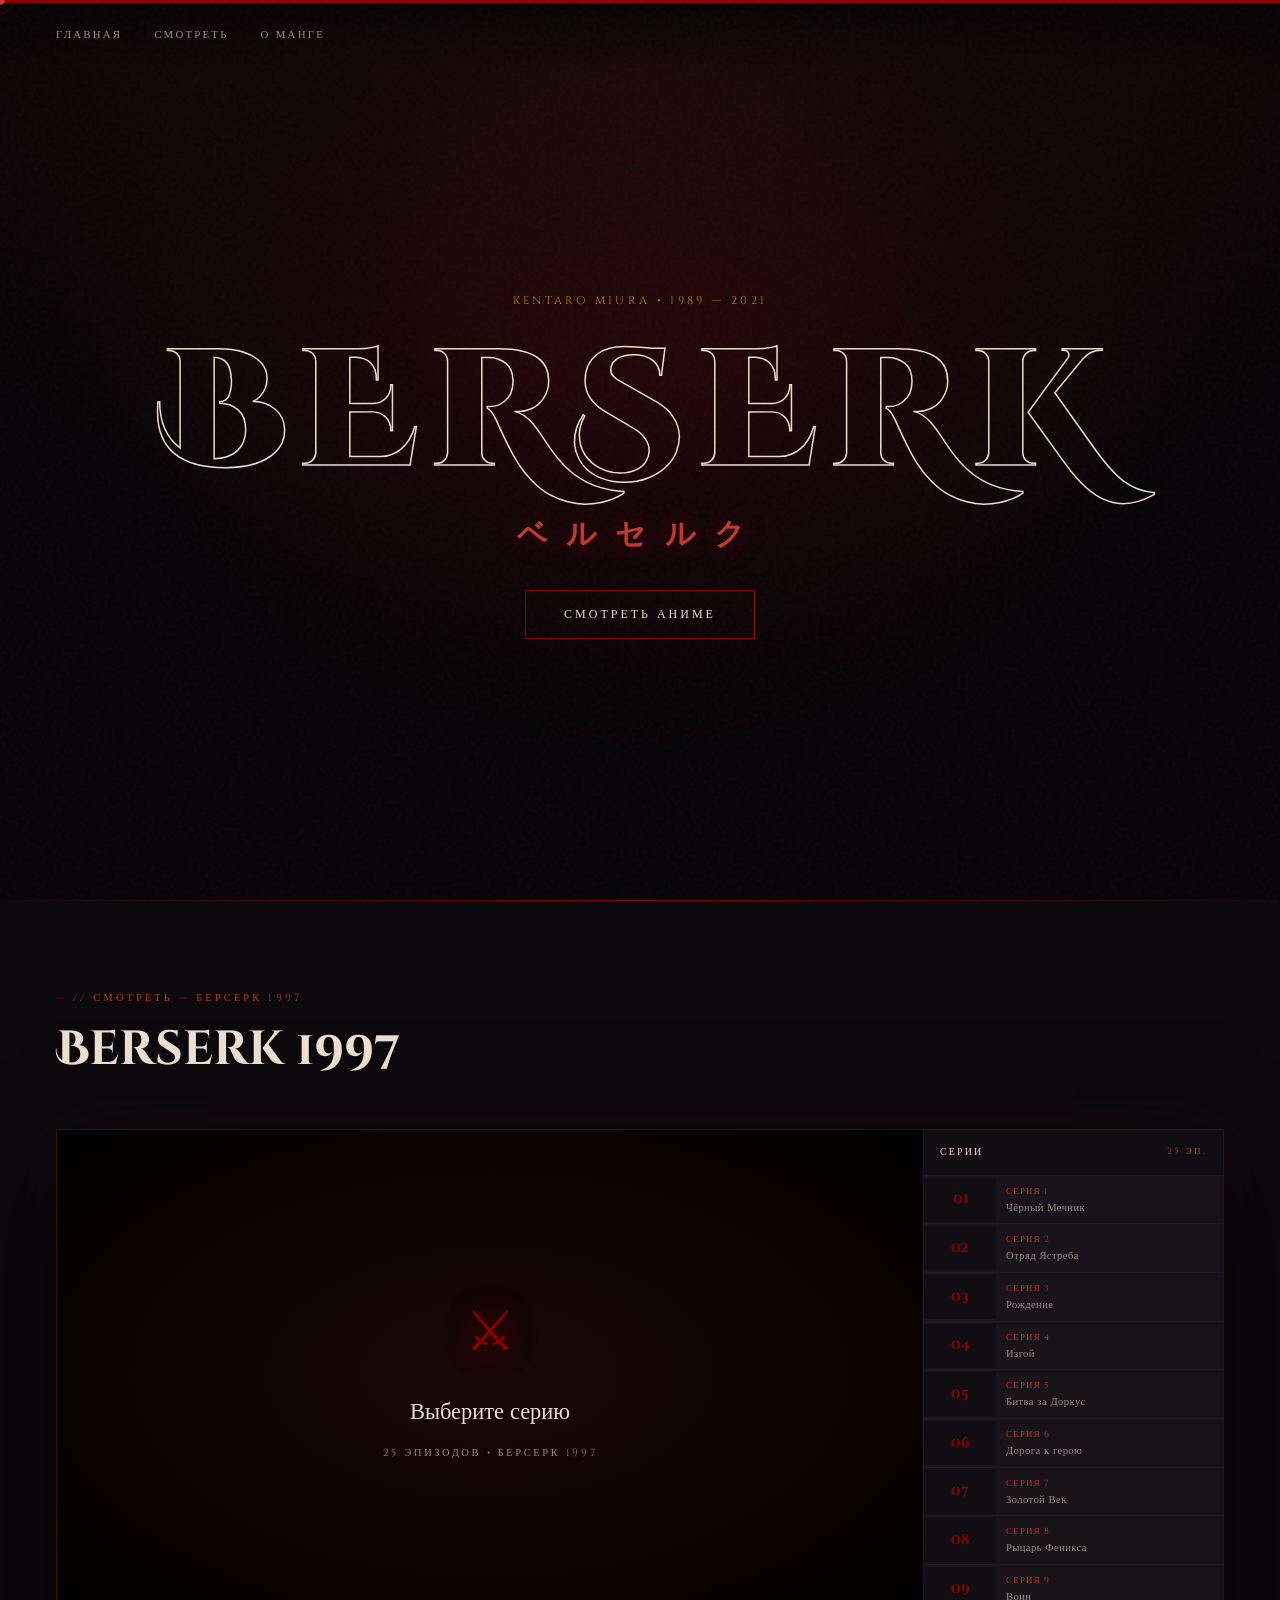
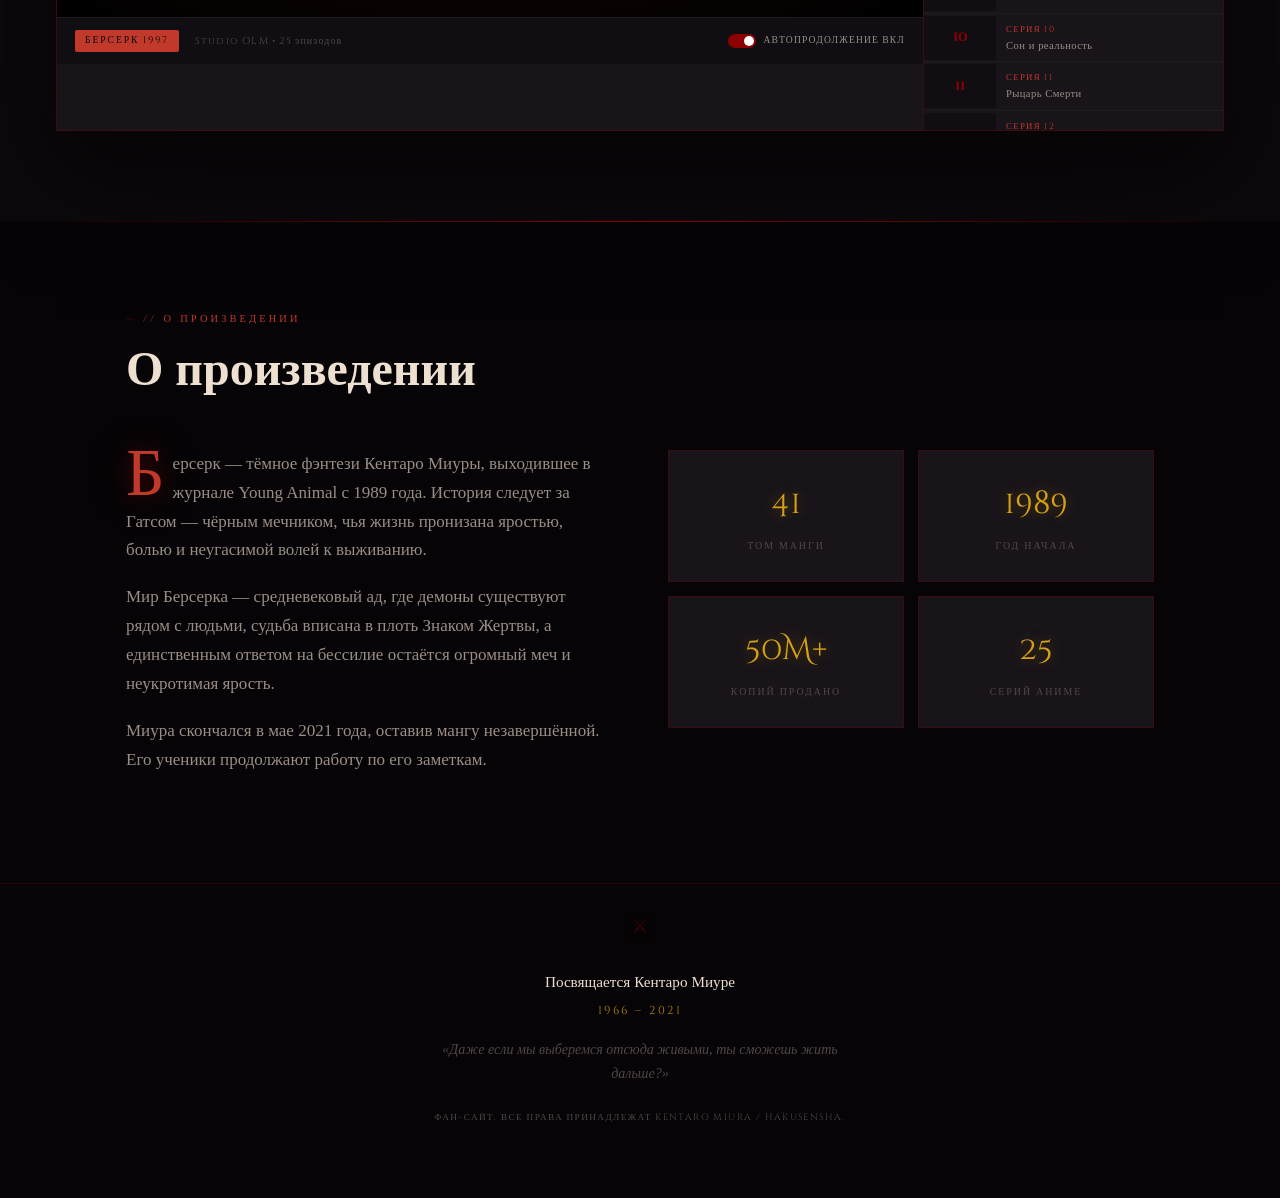
==== index.html @ 882aa79c "Update index.html" ====
<!DOCTYPE html>
<html lang="ru">
<head>
  <meta charset="UTF-8" />
  <meta name="viewport" content="width=device-width, initial-scale=1.0" />
  <title>BERSERK 1997 — Смотреть онлайн</title>
  <link rel="preconnect" href="https://fonts.googleapis.com" />
  <link rel="preconnect" href="https://fonts.gstatic.com" crossorigin />
  <link href="https://fonts.googleapis.com/css2?family=Cinzel+Decorative:wght@700;900&family=Cinzel:wght@400;600;700&family=IM+Fell+English:ital@0;1&display=swap" rel="stylesheet" />
  <link rel="stylesheet" href="css/style.css" />
</head>
<body>
 
  <div class="cursor"></div>
  <div class="cursor-trail"></div>
  <div class="noise"></div>
  <div class="blood-bar"><span></span><span></span><span></span><span></span><span></span><span></span><span></span><span></span><span></span><span></span></div>
 
  <!-- NAV -->
  <nav class="nav">
    <!-- <div class="nav-brand">BERSERK</div> -->
    <ul class="nav-links">
      <li><a href="#hero">Главная</a></li>
      <li><a href="#watch">Смотреть</a></li>
      <li><a href="#about">О манге</a></li>
    </ul>
  </nav>
 
  <!-- HERO -->
  <section class="hero" id="hero">
    <div class="hero-bg"></div>
    <div class="rune-circle"></div>
    <div class="hero-content">
      <p class="hero-eyebrow">Kentaro Miura • 1989 — 2021</p>
      <h1 class="hero-title">
        <span class="title-line">BERSERK</span>
        <span class="title-sub">ベルセルク</span>
      </h1>
      <a href="#watch" class="hero-btn">Смотреть аниме</a>
    </div>
  </section>
 
  <!-- WATCH -->
  <section class="section section-dark" id="watch">
    <div class="section-inner wide">
      <div class="section-label">// СМОТРЕТЬ — БЕРСЕРК 1997</div>
      <h2 class="section-title">Berserk 1997</h2>
 
      <div class="cinema-wrap">
 
        <!-- ПЛЕЕР -->
        <div class="cinema-player">
 
          <!-- Видео -->
          <div class="video-shell" id="videoShell">
            <video id="mainPlayer" preload="metadata"></video>
 
            <!-- Оверлей при отсутствии выбора -->
            <div class="video-idle" id="videoIdle">
              <div class="idle-rune">⚔</div>
              <p class="idle-text">Выберите серию</p>
              <p class="idle-sub">25 эпизодов • Берсерк 1997</p>
            </div>
 
            <!-- Кастомные контролы -->
            <div class="v-controls" id="vControls">
              <!-- Прогресс -->
              <div class="v-progress-wrap" id="progressWrap">
                <div class="v-progress-bg">
                  <div class="v-progress-buffer" id="bufferBar"></div>
                  <div class="v-progress-fill" id="progressFill"></div>
                  <div class="v-progress-thumb" id="progressThumb"></div>
                </div>
              </div>
 
              <!-- Нижняя панель -->
              <div class="v-bottom">
                <div class="v-left">
                  <button class="v-btn" id="btnPlay" title="Играть">
                    <svg viewBox="0 0 24 24"><path d="M8 5v14l11-7z"/></svg>
                  </button>
                  <button class="v-btn" id="btnPrev" title="Предыдущая">
                    <svg viewBox="0 0 24 24"><path d="M6 6h2v12H6zm3.5 6 8.5 6V6z"/></svg>
                  </button>
                  <button class="v-btn" id="btnNext" title="Следующая">
                    <svg viewBox="0 0 24 24"><path d="M6 18l8.5-6L6 6v12zm2.5-6 8.5 6V6z"/></svg>
                  </button>
 
                  <div class="v-volume-wrap">
                    <button class="v-btn" id="btnMute" title="Звук">
                      <svg viewBox="0 0 24 24" id="volIcon"><path d="M3 9v6h4l5 5V4L7 9H3zm13.5 3A4.5 4.5 0 0 0 14 7.97v8.05c1.48-.73 2.5-2.25 2.5-4.02z"/></svg>
                    </button>
                    <div class="v-volume-slider-wrap">
                      <input type="range" class="v-volume-slider" id="volumeSlider" min="0" max="1" step="0.01" value="1" />
                    </div>
                  </div>
 
                  <span class="v-time" id="vTime">0:00 / 0:00</span>
                </div>
 
                <div class="v-right">
                  <span class="v-ep-label" id="vEpLabel">—</span>
                  <button class="v-btn" id="btnFullscreen" title="На весь экран">
                    <svg viewBox="0 0 24 24"><path d="M7 14H5v5h5v-2H7v-3zm-2-4h2V7h3V5H5v5zm12 7h-3v2h5v-5h-2v3zM14 5v2h3v3h2V5h-5z"/></svg>
                  </button>
                </div>
              </div>
            </div>
          </div>
 
          <!-- Полоска сезона под плеером -->
          <div class="cinema-meta">
            <div class="meta-badge">Берсерк 1997</div>
            <div class="meta-studio">Studio OLM • 25 эпизодов</div>
            <div class="meta-autoplay" id="autoplayToggle">
              <span class="ap-dot" id="apDot"></span>
              <span id="apLabel">Автопродолжение вкл</span>
            </div>
          </div>
        </div>
 
        <!-- СПИСОК СЕРИЙ -->
        <div class="ep-sidebar">
          <div class="ep-sidebar-head">
            <span>Серии</span>
            <span class="ep-count">25 эп.</span>
          </div>
          <div class="ep-list" id="epList">
            <!-- Генерируется из JS -->
          </div>
        </div>
 
      </div>
    </div>
  </section>
 
  <!-- ABOUT -->
  <section class="section" id="about">
    <div class="section-inner">
      <div class="section-label">// О ПРОИЗВЕДЕНИИ</div>
      <h2 class="section-title">О произведении</h2>
      <div class="about-grid">
        <div class="about-text">
          <p><span class="drop-cap">Б</span>ерсерк — тёмное фэнтези Кентаро Миуры, выходившее в журнале Young Animal с 1989 года. История следует за Гатсом — чёрным мечником, чья жизнь пронизана яростью, болью и неугасимой волей к выживанию.</p>
          <p>Мир Берсерка — средневековый ад, где демоны существуют рядом с людьми, судьба вписана в плоть Знаком Жертвы, а единственным ответом на бессилие остаётся огромный меч и неукротимая ярость.</p>
          <p>Миура скончался в мае 2021 года, оставив мангу незавершённой. Его ученики продолжают работу по его заметкам.</p>
        </div>
        <div class="about-stats">
          <div class="stat-card"><span class="stat-num">41</span><span class="stat-label">том манги</span></div>
          <div class="stat-card"><span class="stat-num">1989</span><span class="stat-label">год начала</span></div>
          <div class="stat-card"><span class="stat-num">50M+</span><span class="stat-label">копий продано</span></div>
          <div class="stat-card"><span class="stat-num">25</span><span class="stat-label">серий аниме</span></div>
        </div>
      </div>
    </div>
  </section>
 
  <!-- FOOTER -->
  <footer class="footer">
    <p class="footer-text">Посвящается Кентаро Миуре<br><span>1966 – 2021</span></p>
    <p class="footer-quote">«Даже если мы выберемся отсюда живыми, ты сможешь жить дальше?»</p>
    <p class="footer-copy">Фан-сайт. Все права принадлежат Kentaro Miura / Hakusensha.</p>
  </footer>
 
  <script src="js/main.js"></script>
</body>
</html>
---- css/style.css ----
/* =============================================
   BERSERK 1997 — style.css
   ============================================= */
 
:root {
  --black:        #060406;
  --deep:         #0c090d;
  --surface:      #110e13;
  --card:         #181419;
  --border:       rgba(139,0,0,0.28);
  --border-soft:  rgba(255,255,255,0.05);
  --blood:        #8b0000;
  --blood-bright: #c0392b;
  --gold:         #b8860b;
  --gold-light:   #d4a017;
  --ash:          #9a8e86;
  --light:        #ede0d0;
  --dim:          #52464a;
  --font-display: 'Cinzel Decorative', serif;
  --font-ui:      'Cinzel', serif;
  --font-body:    'IM Fell English', serif;
  --glow-blood:   0 0 24px rgba(139,0,0,0.55), 0 0 60px rgba(139,0,0,0.18);
  --glow-gold:    0 0 14px rgba(184,134,11,0.45);
}
 
/* RESET */
*, *::before, *::after { box-sizing: border-box; margin: 0; padding: 0; }
html { scroll-behavior: smooth; }
body {
  background: var(--black);
  color: var(--light);
  font-family: var(--font-body);
  font-size: 17px;
  line-height: 1.7;
  overflow-x: hidden;
  cursor: none;
}
a { color: inherit; text-decoration: none; }
button { background: none; border: none; cursor: none; padding: 0; }
 
/* NOISE */
.noise {
  position: fixed; inset: 0; z-index: 9999; pointer-events: none; opacity: 0.035;
  background-image: url("data:image/svg+xml,%3Csvg viewBox='0 0 256 256' xmlns='http://www.w3.org/2000/svg'%3E%3Cfilter id='n'%3E%3CfeTurbulence type='fractalNoise' baseFrequency='0.9' numOctaves='4' stitchTiles='stitch'/%3E%3C/filter%3E%3Crect width='100%25' height='100%25' filter='url(%23n)'/%3E%3C/svg%3E");
}
 
/* CURSOR */
.cursor {
  width: 10px; height: 10px; background: var(--blood-bright);
  border-radius: 50%; position: fixed; pointer-events: none;
  z-index: 10000; transform: translate(-50%,-50%);
  transition: transform 0.08s; box-shadow: var(--glow-blood);
}
.cursor-trail {
  width: 28px; height: 28px; border: 1px solid rgba(139,0,0,0.45);
  border-radius: 50%; position: fixed; pointer-events: none;
  z-index: 9999; transform: translate(-50%,-50%);
  transition: left 0.11s, top 0.11s;
}
 
/* BLOOD BAR */
.blood-bar {
  position: fixed; top: 0; left: 0; right: 0;
  height: 3px; background: var(--blood); z-index: 998; display: flex;
}
.blood-bar span { display: block; width: 10%; height: 100%; position: relative; }
.blood-bar span::after {
  content: ''; position: absolute; bottom: -18px; left: 50%;
  transform: translateX(-50%); width: 3px; background: var(--blood);
  border-radius: 0 0 3px 3px; opacity: 0.65;
  animation: drip var(--d,3s) ease-in infinite var(--dl,0s);
}
.blood-bar span:nth-child(1){--d:2.5s;--dl:0s}
.blood-bar span:nth-child(2){--d:3.8s;--dl:.4s}
.blood-bar span:nth-child(3){--d:2.2s;--dl:1.1s}
.blood-bar span:nth-child(4){--d:4.0s;--dl:.7s}
.blood-bar span:nth-child(5){--d:3.1s;--dl:1.5s}
.blood-bar span:nth-child(6){--d:2.8s;--dl:.2s}
.blood-bar span:nth-child(7){--d:3.5s;--dl:.9s}
.blood-bar span:nth-child(8){--d:2.0s;--dl:1.8s}
.blood-bar span:nth-child(9){--d:4.2s;--dl:.5s}
.blood-bar span:nth-child(10){--d:3.3s;--dl:1.3s}
@keyframes drip {
  0%  { height:0; opacity:.8 }
  60% { height:22px; opacity:.55 }
  100%{ height:26px; opacity:0 }
}
 
/* NAV */
.nav {
  position: fixed; top: 3px; left: 0; right: 0; z-index: 990;
  display: flex; align-items: center; justify-content: space-between;
  padding: 16px 56px;
  background: linear-gradient(to bottom, rgba(6,4,6,0.97), transparent);
  transition: background 0.4s, border-bottom 0.4s;
}
.nav.scrolled {
  background: rgba(6,4,6,0.97);
  backdrop-filter: blur(10px);
  border-bottom: 1px solid var(--border);
}
.nav-brand {
  font-family: var(--font-display); font-size: 1rem;
  color: var(--gold-light); letter-spacing: 0.15em;
  text-shadow: var(--glow-gold);
}
.nav-links { list-style: none; display: flex; gap: 32px; }
.nav-links a {
  font-family: var(--font-ui); font-size: 0.68rem;
  letter-spacing: 0.2em; text-transform: uppercase;
  color: var(--ash); transition: color 0.25s; position: relative;
}
.nav-links a::after {
  content: ''; position: absolute; bottom: -4px; left: 0; right: 0;
  height: 1px; background: var(--blood); transform: scaleX(0); transition: transform .3s;
}
.nav-links a:hover { color: var(--light); }
.nav-links a:hover::after { transform: scaleX(1); }
 
/* HERO */
.hero {
  min-height: 100vh; display: flex; align-items: center; justify-content: center;
  position: relative; overflow: hidden; padding: 120px 40px 80px; text-align: center;
  background: var(--black);
}
.hero-bg {
  position: absolute; inset: 0;
  background:
    radial-gradient(ellipse 65% 55% at 50% 38%, rgba(139,0,0,0.1) 0%, transparent 70%),
    radial-gradient(ellipse 100% 100% at 50% 0%, rgba(28,8,8,0.88) 0%, var(--black) 68%);
}
.hero-bg::after {
  content: ''; position: absolute; inset: 0;
  background: radial-gradient(ellipse 42% 42% at 50% 44%, rgba(139,0,0,0.07), transparent);
  animation: pulse-bg 7s ease-in-out infinite;
}
@keyframes pulse-bg { 0%,100%{opacity:.4;transform:scale(1)} 50%{opacity:1;transform:scale(1.25)} }
 
.rune-circle {
  position: absolute; width: 580px; height: 580px;
  border: 1px solid rgba(139,0,0,0.1); border-radius: 50%;
  top: 50%; left: 50%; transform: translate(-50%,-50%);
  animation: rspin 70s linear infinite;
}
.rune-circle::before {
  content: ''; position: absolute; inset: 70px;
  border: 1px dashed rgba(139,0,0,0.06); border-radius: 50%;
}
@keyframes rspin { to { transform: translate(-50%,-50%) rotate(360deg); } }
 
.hero-content { position: relative; z-index: 2; }
 
.hero-eyebrow {
  font-family: var(--font-ui); font-size: 0.7rem; letter-spacing: .3em;
  text-transform: uppercase; color: var(--gold); margin-bottom: 22px;
  opacity: 0; animation: fadeup 1s .3s forwards;
}
.hero-title {
  display: flex; flex-direction: column; align-items: center;
  gap: 10px; margin-bottom: 30px;
}
.title-line {
  font-family: var(--font-display);
  font-size: clamp(4rem, 13vw, 11rem);
  font-weight: 900; line-height: 1; letter-spacing: .08em;
  color: transparent; -webkit-text-stroke: 1.5px var(--light);
  opacity: 0; animation: fadeup 1s .5s forwards;
}
.title-sub {
  font-family: var(--font-ui);
  font-size: clamp(1rem, 2.8vw, 1.9rem); letter-spacing: .6em;
  color: var(--blood-bright); text-shadow: var(--glow-blood);
  opacity: 0; animation: fadeup 1s .7s forwards;
}
.hero-quote {
  font-style: italic; font-size: 1rem; color: var(--ash);
  max-width: 460px; margin: 0 auto 38px;
  border-left: 2px solid var(--blood); padding-left: 18px; text-align: left;
  opacity: 0; animation: fadeup 1s .9s forwards;
}
.hero-btn {
  display: inline-block; font-family: var(--font-ui); font-size: 0.75rem;
  letter-spacing: .25em; text-transform: uppercase;
  color: var(--light); border: 1px solid var(--blood);
  padding: 13px 38px; position: relative; overflow: hidden;
  transition: box-shadow .4s;
  opacity: 0; animation: fadeup 1s 1.1s forwards;
}
.hero-btn::before {
  content: ''; position: absolute; inset: 0; background: var(--blood);
  transform: scaleX(0); transform-origin: left; transition: transform .4s;
}
.hero-btn:hover::before { transform: scaleX(1); }
.hero-btn:hover { box-shadow: var(--glow-blood); }
@keyframes fadeup {
  from { opacity:0; transform:translateY(22px) }
  to   { opacity:1; transform:translateY(0) }
}
 
/* SECTIONS */
.section { padding: 90px 0; position: relative; }
.section-dark { background: var(--deep); }
.section::before {
  content: ''; position: absolute; top: 0; left: 0; right: 0; height: 1px;
  background: linear-gradient(to right, transparent, var(--blood), transparent);
}
.section-inner { max-width: 1140px; margin: 0 auto; padding: 0 56px; }
.section-inner.wide { max-width: 1440px; }
.section-label {
  font-family: var(--font-ui); font-size: 0.65rem; letter-spacing: .3em;
  color: var(--blood-bright); text-transform: uppercase; margin-bottom: 14px;
}
.section-label::before { content: '—'; margin-right: 6px; color: var(--blood); }
.section-title {
  font-family: var(--font-display);
  font-size: clamp(1.8rem, 4.5vw, 3rem);
  font-weight: 700; color: var(--light); margin-bottom: 52px; line-height: 1.15;
}
 
/* ABOUT */
.about-grid { display: grid; grid-template-columns: 1fr 1fr; gap: 56px; align-items: start; }
.about-text p { margin-bottom: 18px; color: var(--ash); }
.drop-cap {
  float: left; font-family: var(--font-display); font-size: 4.2rem;
  line-height: .75; margin-right: 8px; color: var(--blood-bright); text-shadow: var(--glow-blood);
}
.about-stats { display: grid; grid-template-columns: 1fr 1fr; gap: 14px; }
.stat-card {
  background: var(--card); border: 1px solid var(--border);
  padding: 26px 18px; text-align: center; display: flex; flex-direction: column; gap: 7px;
  transition: border-color .3s, box-shadow .3s;
}
.stat-card:hover { border-color: var(--blood); box-shadow: var(--glow-blood); }
.stat-num {
  font-family: var(--font-display); font-size: 2rem;
  color: var(--gold-light); text-shadow: var(--glow-gold);
  transition: transform 0.25s;
}
.stat-card:hover .stat-num { transform: translateY(-3px); }
.stat-label {
  font-family: var(--font-ui); font-size: 0.62rem;
  letter-spacing: .2em; text-transform: uppercase; color: var(--dim);
}
 
/* CINEMA PLAYER */
.cinema-wrap {
  display: grid; grid-template-columns: 1fr 300px; gap: 0;
  border: 1px solid var(--border); background: var(--card);
  box-shadow: 0 40px 100px rgba(0,0,0,0.7), 0 0 60px rgba(139,0,0,0.08);
  animation: fadeup 0.9s 0.2s both;
}
.cinema-player { display: flex; flex-direction: column; }
 
.video-shell {
  position: relative; background: #000;
  aspect-ratio: 16/9; overflow: hidden; cursor: none;
}
#mainPlayer { width: 100%; height: 100%; display: block; background: #000; }
 
.video-idle {
  position: absolute; inset: 0; display: flex; flex-direction: column;
  align-items: center; justify-content: center; gap: 14px;
  background: radial-gradient(ellipse 70% 70% at 50% 50%, rgba(30,8,8,0.9), #000);
  transition: opacity .5s, visibility .5s;
}
.video-idle.hidden { opacity: 0; visibility: hidden; pointer-events: none; }
.idle-rune {
  font-size: 3.5rem; color: var(--blood); text-shadow: var(--glow-blood);
  animation: pulse-opacity 3s ease-in-out infinite;
}
@keyframes pulse-opacity { 0%,100%{opacity:.5} 50%{opacity:1} }
.idle-text { font-family: var(--font-display); font-size: 1.4rem; color: var(--light); }
.idle-sub { font-family: var(--font-ui); font-size: 0.65rem; letter-spacing: .25em; text-transform: uppercase; color: var(--ash); }
 
/* Scanlines */
.video-shell::after {
  content: ''; position: absolute; inset: 0; pointer-events: none; z-index: 2; opacity: 0.6;
  background: repeating-linear-gradient(to bottom, transparent 0px, transparent 3px, rgba(0,0,0,0.04) 3px, rgba(0,0,0,0.04) 4px);
}
 
/* Controls */
.v-controls {
  position: absolute; bottom: 0; left: 0; right: 0;
  background: linear-gradient(to top, rgba(0,0,0,0.92) 0%, rgba(0,0,0,0.6) 60%, transparent 100%);
  padding: 28px 18px 14px; opacity: 0; transition: opacity .3s;
  display: flex; flex-direction: column; gap: 8px;
}
.video-shell:hover .v-controls,
.video-shell.paused .v-controls { opacity: 1; }
 
.v-progress-wrap { cursor: pointer; padding: 6px 0; }
.v-progress-bg {
  height: 3px; background: rgba(255,255,255,0.15);
  border-radius: 3px; position: relative; transition: height .2s;
}
.v-progress-wrap:hover .v-progress-bg { height: 5px; }
.v-progress-buffer {
  position: absolute; left: 0; top: 0; bottom: 0;
  background: rgba(255,255,255,0.12); border-radius: 3px; width: 0;
}
.v-progress-fill {
  position: absolute; left: 0; top: 0; bottom: 0;
  background: linear-gradient(to right, var(--blood), var(--blood-bright));
  border-radius: 3px; width: 0; box-shadow: 0 0 6px rgba(192,57,43,0.6);
}
.v-progress-thumb {
  position: absolute; top: 50%; transform: translate(-50%,-50%);
  width: 12px; height: 12px; background: var(--blood-bright);
  border-radius: 50%; left: 0; pointer-events: none;
  box-shadow: 0 0 8px rgba(192,57,43,0.8); opacity: 0; transition: opacity .2s;
}
.v-progress-wrap:hover .v-progress-thumb { opacity: 1; }
 
.v-bottom { display: flex; align-items: center; justify-content: space-between; gap: 12px; }
.v-left, .v-right { display: flex; align-items: center; gap: 8px; }
 
.v-btn {
  width: 34px; height: 34px; display: flex; align-items: center; justify-content: center;
  color: rgba(255,255,255,0.8); border-radius: 4px; transition: color .2s, background .2s;
}
.v-btn:hover { color: #fff; background: rgba(255,255,255,0.08); }
.v-btn svg { width: 20px; height: 20px; fill: currentColor; }
 
.v-volume-wrap { display: flex; align-items: center; gap: 4px; }
.v-volume-slider-wrap { width: 0; overflow: hidden; transition: width .3s; }
.v-volume-wrap:hover .v-volume-slider-wrap { width: 72px; }
.v-volume-slider {
  -webkit-appearance: none; appearance: none;
  width: 72px; height: 3px; border-radius: 3px; outline: none; cursor: pointer;
}
.v-volume-slider::-webkit-slider-thumb {
  -webkit-appearance: none; width: 12px; height: 12px;
  border-radius: 50%; background: var(--blood-bright);
  cursor: pointer; box-shadow: 0 0 6px rgba(192,57,43,0.8);
}
.v-volume-slider::-moz-range-thumb {
  width: 12px; height: 12px; border-radius: 50%;
  background: var(--blood-bright); border: none; cursor: pointer;
}
 
.v-time {
  font-family: var(--font-ui); font-size: 0.62rem;
  letter-spacing: .05em; color: rgba(255,255,255,0.65); white-space: nowrap;
}
.v-ep-label {
  font-family: var(--font-ui); font-size: 0.6rem; letter-spacing: .12em;
  text-transform: uppercase; color: rgba(255,255,255,0.45);
  max-width: 200px; overflow: hidden; text-overflow: ellipsis; white-space: nowrap;
}
 
/* Meta strip */
.cinema-meta {
  background: var(--surface); border-top: 1px solid var(--border-soft);
  padding: 12px 18px; display: flex; align-items: center; gap: 16px;
}
.meta-badge {
  font-family: var(--font-ui); font-size: 0.6rem; letter-spacing: .2em;
  text-transform: uppercase; color: var(--black); background: var(--blood-bright);
  padding: 3px 10px; border-radius: 2px; flex-shrink: 0;
}
.meta-studio { font-family: var(--font-ui); font-size: 0.62rem; letter-spacing: .12em; color: var(--dim); flex: 1; }
.meta-autoplay {
  display: flex; align-items: center; gap: 7px; font-family: var(--font-ui);
  font-size: 0.6rem; letter-spacing: .12em; text-transform: uppercase;
  color: var(--ash); cursor: pointer; user-select: none; flex-shrink: 0; transition: color .2s;
}
.meta-autoplay:hover { color: var(--light); }
.ap-dot {
  width: 28px; height: 14px; border-radius: 7px;
  background: var(--blood); position: relative; transition: background .3s;
}
.ap-dot::after {
  content: ''; position: absolute; top: 2px; left: 2px;
  width: 10px; height: 10px; border-radius: 50%;
  background: #fff; transition: transform .3s;
  transform: translateX(14px);
}
.ap-dot.off { background: var(--dim); }
.ap-dot.off::after { transform: translateX(0); }
 
/* Fullscreen */
.video-shell:fullscreen { cursor: default; }
.video-shell:fullscreen .v-controls { z-index: 10; }
 
/* EPISODE SIDEBAR */
.ep-sidebar {
  border-left: 1px solid var(--border); display: flex; flex-direction: column;
  background: var(--card); max-height: 600px;
}
.ep-sidebar-head {
  padding: 14px 16px; background: var(--surface); border-bottom: 1px solid var(--border-soft);
  display: flex; align-items: center; justify-content: space-between;
  font-family: var(--font-ui); font-size: 0.62rem; letter-spacing: .22em;
  text-transform: uppercase; color: var(--light); flex-shrink: 0;
}
.ep-count { color: var(--blood-bright); font-size: 0.58rem; }
.ep-list {
  overflow-y: auto; flex: 1;
  scrollbar-width: thin; scrollbar-color: var(--blood) var(--surface);
}
.ep-list::-webkit-scrollbar { width: 3px; }
.ep-list::-webkit-scrollbar-track { background: var(--surface); }
.ep-list::-webkit-scrollbar-thumb { background: var(--blood); }
 
.ep-row {
  display: flex; align-items: center; gap: 0;
  border-bottom: 1px solid rgba(255,255,255,0.03);
  cursor: pointer; position: relative; transition: background .18s; overflow: hidden;
}
.ep-row::before {
  content: ''; position: absolute; left: 0; top: 0; bottom: 0;
  width: 2px; background: var(--blood-bright); transform: scaleY(0); transition: transform .25s;
}
.ep-row:hover { background: rgba(139,0,0,0.09); }
.ep-row:hover::before { transform: scaleY(1); }
.ep-row.active { background: rgba(139,0,0,0.16); }
.ep-row.active::before { transform: scaleY(1); }
 
.ep-thumb {
  width: 72px; height: 44px; flex-shrink: 0; background: var(--surface);
  display: flex; align-items: center; justify-content: center; position: relative; overflow: hidden;
}
.ep-thumb-num {
  font-family: var(--font-display); font-size: 0.9rem; color: var(--blood); font-weight: 700;
  transition: color .2s;
}
.ep-row.active .ep-thumb-num { color: var(--gold-light); text-shadow: var(--glow-gold); }
.ep-thumb::after {
  content: '▶'; position: absolute; inset: 0; display: flex; align-items: center; justify-content: center;
  font-size: 1.1rem; color: #fff; background: rgba(139,0,0,0.6); opacity: 0; transition: opacity .2s;
}
.ep-row:hover .ep-thumb::after,
.ep-row.active .ep-thumb::after { opacity: 1; }
 
.ep-info { padding: 8px 10px; flex: 1; min-width: 0; }
.ep-title {
  font-family: var(--font-ui); font-size: 0.66rem; letter-spacing: .04em; color: var(--ash);
  white-space: nowrap; overflow: hidden; text-overflow: ellipsis; transition: color .2s; line-height: 1.3;
}
.ep-row:hover .ep-title,
.ep-row.active .ep-title { color: var(--light); }
.ep-num-label {
  font-family: var(--font-ui); font-size: 0.55rem; letter-spacing: .15em;
  color: var(--blood-bright); text-transform: uppercase; margin-bottom: 3px;
}
 
/* FOOTER */
.footer {
  background: var(--black); border-top: 1px solid var(--border);
  text-align: center; padding: 72px 40px; position: relative; overflow: hidden;
}
.footer::before {
  content: '⚔'; position: absolute; top: 28px; left: 50%; transform: translateX(-50%);
  font-size: 1.1rem; color: var(--blood); opacity: 0.4; text-shadow: var(--glow-blood);
  animation: pulse-opacity 4s ease-in-out infinite;
}
.footer-text { font-family: var(--font-ui); font-size: .95rem; color: var(--light); margin-bottom: 18px; margin-top: 14px; }
.footer-text span { display: block; font-size: .72rem; color: var(--gold); letter-spacing: .22em; margin-top: 5px; }
.footer-quote { font-style: italic; color: var(--dim); font-size: .88rem; max-width: 420px; margin: 0 auto 24px; }
.footer-copy { font-family: var(--font-ui); font-size: .58rem; letter-spacing: .15em; color: var(--dim); text-transform: uppercase; }
 
/* REVEAL */
.reveal { opacity: 0; transform: translateY(28px); transition: opacity .75s, transform .75s; }
.reveal.visible { opacity: 1; transform: translateY(0); }
 
/* =============================================
   RESPONSIVE
   ============================================= */
 
/* Убираем курсор на тач */
@media (hover: none) and (pointer: coarse) {
  .cursor, .cursor-trail { display: none !important; }
  body { cursor: auto; }
  button { cursor: pointer; }
}
 
/* Планшет */
@media (max-width: 1100px) {
  .cinema-wrap { grid-template-columns: 1fr; }
  .ep-sidebar { max-height: 340px; border-left: none; border-top: 1px solid var(--border); }
  .ep-list { display: grid; grid-template-columns: repeat(2,1fr); }
}
 
@media (max-width: 800px) {
  .nav { padding: 14px 20px; }
  .nav-links { gap: 16px; }
  .section { padding: 60px 0; }
  .section-inner { padding: 0 18px; }
  .section-inner.wide { padding: 0; }
  .about-grid { grid-template-columns: 1fr; gap: 32px; }
  .rune-circle { width: 220px; height: 220px; }
  .ep-list { grid-template-columns: 1fr; }
}
 
/* Телефон */
@media (max-width: 600px) {
  .nav { padding: 12px 16px; }
  .nav-links { gap: 14px; }
  .nav-links a { font-size: 0.6rem; letter-spacing: .12em; }
 
  .hero { padding: 88px 16px 50px; overflow: hidden; }
  .hero-eyebrow { font-size: 0.58rem; letter-spacing: .18em; }
  .title-line {
    font-size: clamp(2.8rem, 18vw, 5rem);
    -webkit-text-stroke: 1px var(--light);
    letter-spacing: .05em;
  }
  .title-sub { font-size: clamp(0.85rem, 4.5vw, 1.3rem); letter-spacing: .3em; }
  .hero-quote { font-size: 0.85rem; padding-left: 12px; }
  .hero-btn { padding: 12px 22px; font-size: 0.68rem; }
  .rune-circle { display: none; }
 
  .section { padding: 48px 0; }
  .section-inner { padding: 0 16px; }
  .section-inner.wide { padding: 0; }
  .section-title { margin-bottom: 28px; }
  .about-stats { grid-template-columns: repeat(2,1fr); gap: 10px; }
  .stat-card { padding: 16px 10px; }
  .stat-num { font-size: 1.5rem; }
 
  .cinema-wrap { border-left: none; border-right: none; box-shadow: none; }
 
  .v-progress-wrap { padding: 8px 0; }
  .v-progress-bg { height: 4px; }
  .v-progress-wrap:hover .v-progress-bg { height: 4px; }
  .v-progress-thumb { width: 16px; height: 16px; opacity: 1; }
 
  .v-controls { padding: 16px 10px 8px; gap: 6px; }
  .v-bottom { gap: 2px; }
  .v-left { gap: 2px; }
  .v-right { gap: 2px; }
  .v-btn { width: 36px; height: 36px; min-width: 36px; }
  .v-btn svg { width: 20px; height: 20px; }
  .v-volume-slider-wrap { display: none; }
  .v-time { font-size: 0.55rem; letter-spacing: 0; }
  .v-ep-label { display: none; }
 
  .cinema-meta { padding: 8px 12px; gap: 8px; flex-wrap: wrap; }
  .meta-studio { display: none; }
  .meta-badge { font-size: 0.55rem; padding: 2px 8px; }
  .meta-autoplay { font-size: 0.55rem; }
 
  .ep-sidebar { max-height: 260px; }
  .ep-sidebar-head { padding: 10px 14px; font-size: 0.58rem; }
  .ep-row { min-height: 48px; }
  .ep-thumb { width: 52px; height: 48px; }
  .ep-thumb-num { font-size: 0.85rem; }
  .ep-info { padding: 6px 10px; }
  .ep-num-label { font-size: 0.5rem; margin-bottom: 2px; }
  .ep-title { font-size: 0.65rem; line-height: 1.2; white-space: normal; }
 
  .footer { padding: 40px 16px; }
  .footer-text { font-size: 0.85rem; }
  .footer-quote { font-size: 0.78rem; }
}
 
/* Маленький телефон */
@media (max-width: 380px) {
  .nav-links { display: none; }
  .title-line { font-size: clamp(2.4rem, 17vw, 3rem); }
  .v-btn { width: 32px; height: 32px; min-width: 32px; }
  .v-btn svg { width: 18px; height: 18px; }
  .v-time { font-size: 0.5rem; }
}
 
/* Телевизор 1920p+ */
@media (min-width: 1920px) {
  .section-inner { max-width: 1600px; }
  .section-inner.wide { max-width: 1920px; }
  .nav { padding: 24px 80px; }
  .nav-brand { font-size: 1.3rem; }
  .nav-links { gap: 48px; }
  .nav-links a { font-size: 0.85rem; }
  .title-line { font-size: clamp(10rem, 16vw, 18rem); -webkit-text-stroke: 2px var(--light); }
  .title-sub { font-size: clamp(2rem, 3.5vw, 3.5rem); }
  .hero-quote { font-size: 1.3rem; max-width: 640px; }
  .hero-btn { padding: 18px 56px; font-size: 0.95rem; }
  .section-title { font-size: clamp(3rem, 4vw, 5rem); }
  .v-btn { width: 52px; height: 52px; }
  .v-btn svg { width: 30px; height: 30px; }
  .v-time { font-size: 0.85rem; }
  .v-progress-bg { height: 5px; }
  .ep-sidebar { max-height: 800px; }
  .ep-thumb { width: 100px; height: 64px; }
  .ep-thumb-num { font-size: 1.2rem; }
  .ep-title { font-size: 0.9rem; }
  .ep-info { padding: 12px 16px; }
  .stat-num { font-size: 3rem; }
}
 
/* 4K */
@media (min-width: 3840px) {
  .nav { padding: 32px 120px; }
  .title-line { -webkit-text-stroke: 3px var(--light); }
  .v-btn { width: 72px; height: 72px; }
  .v-btn svg { width: 40px; height: 40px; }
}
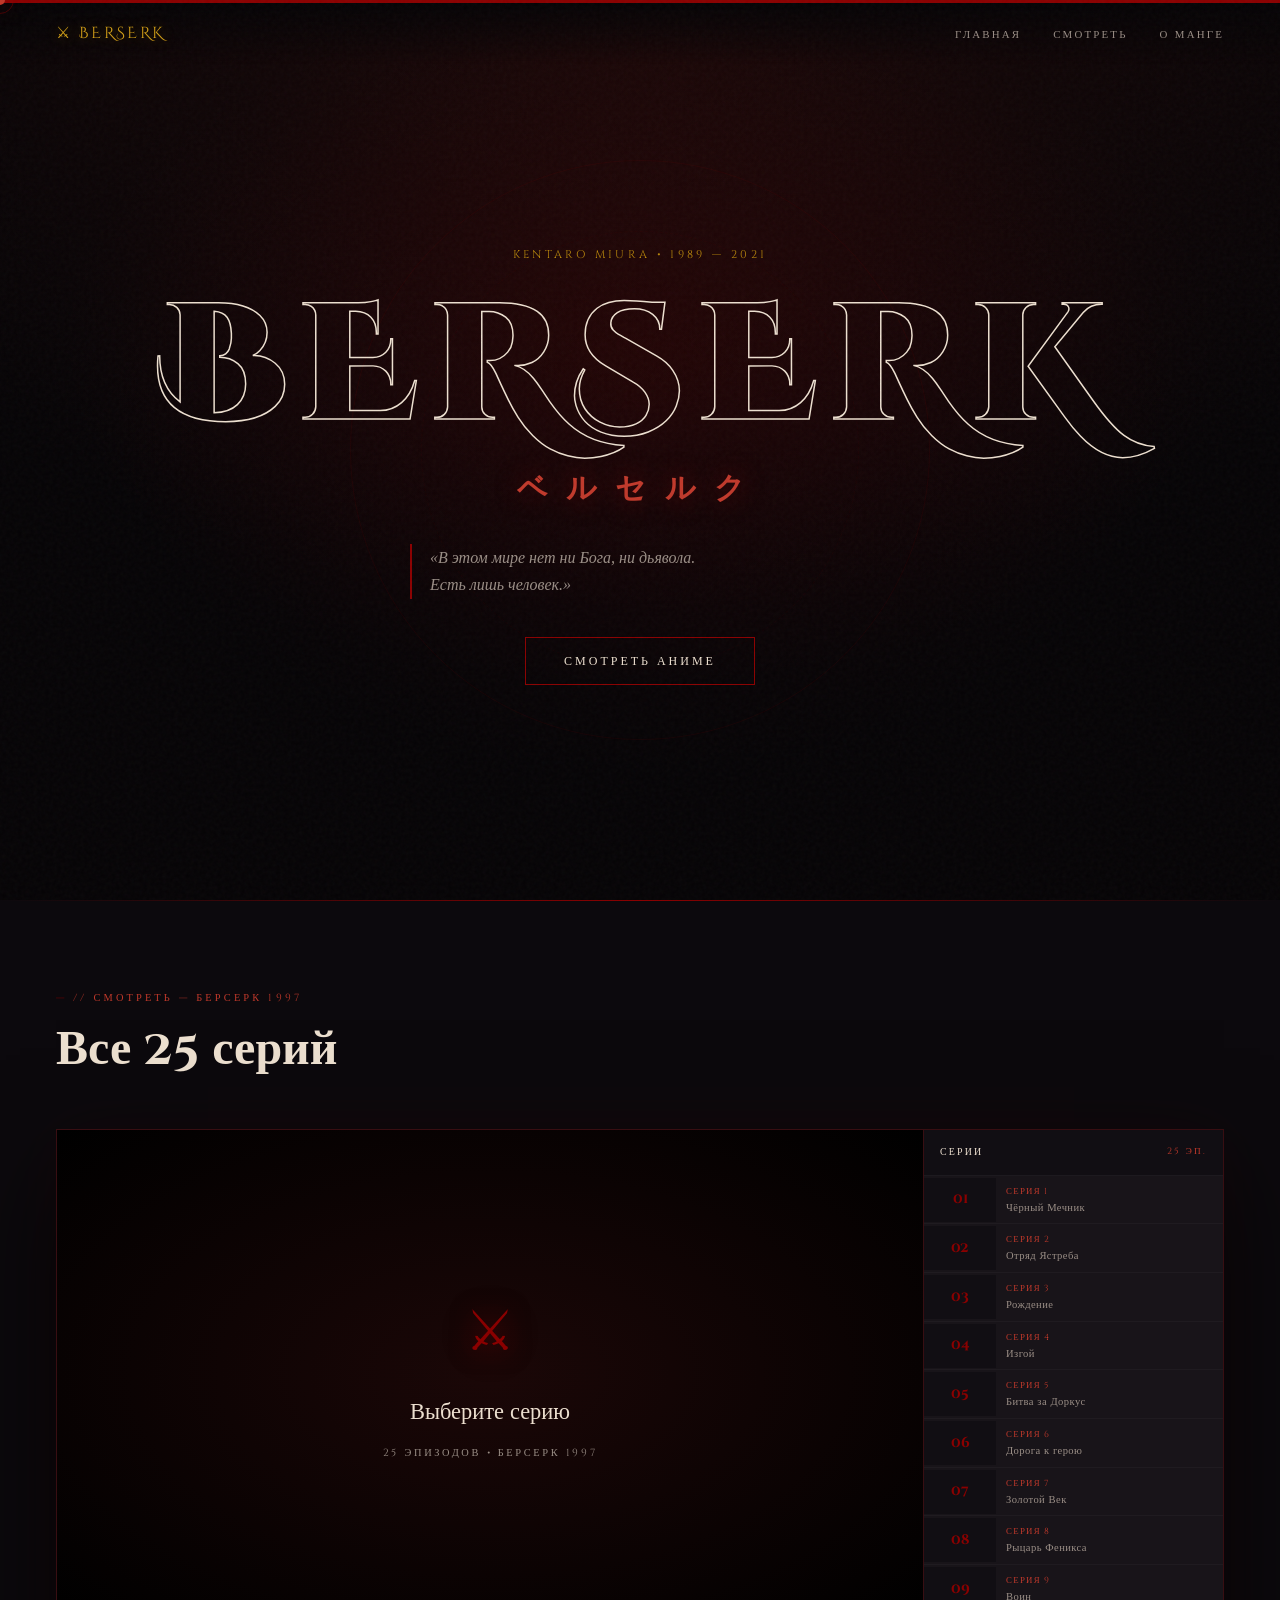
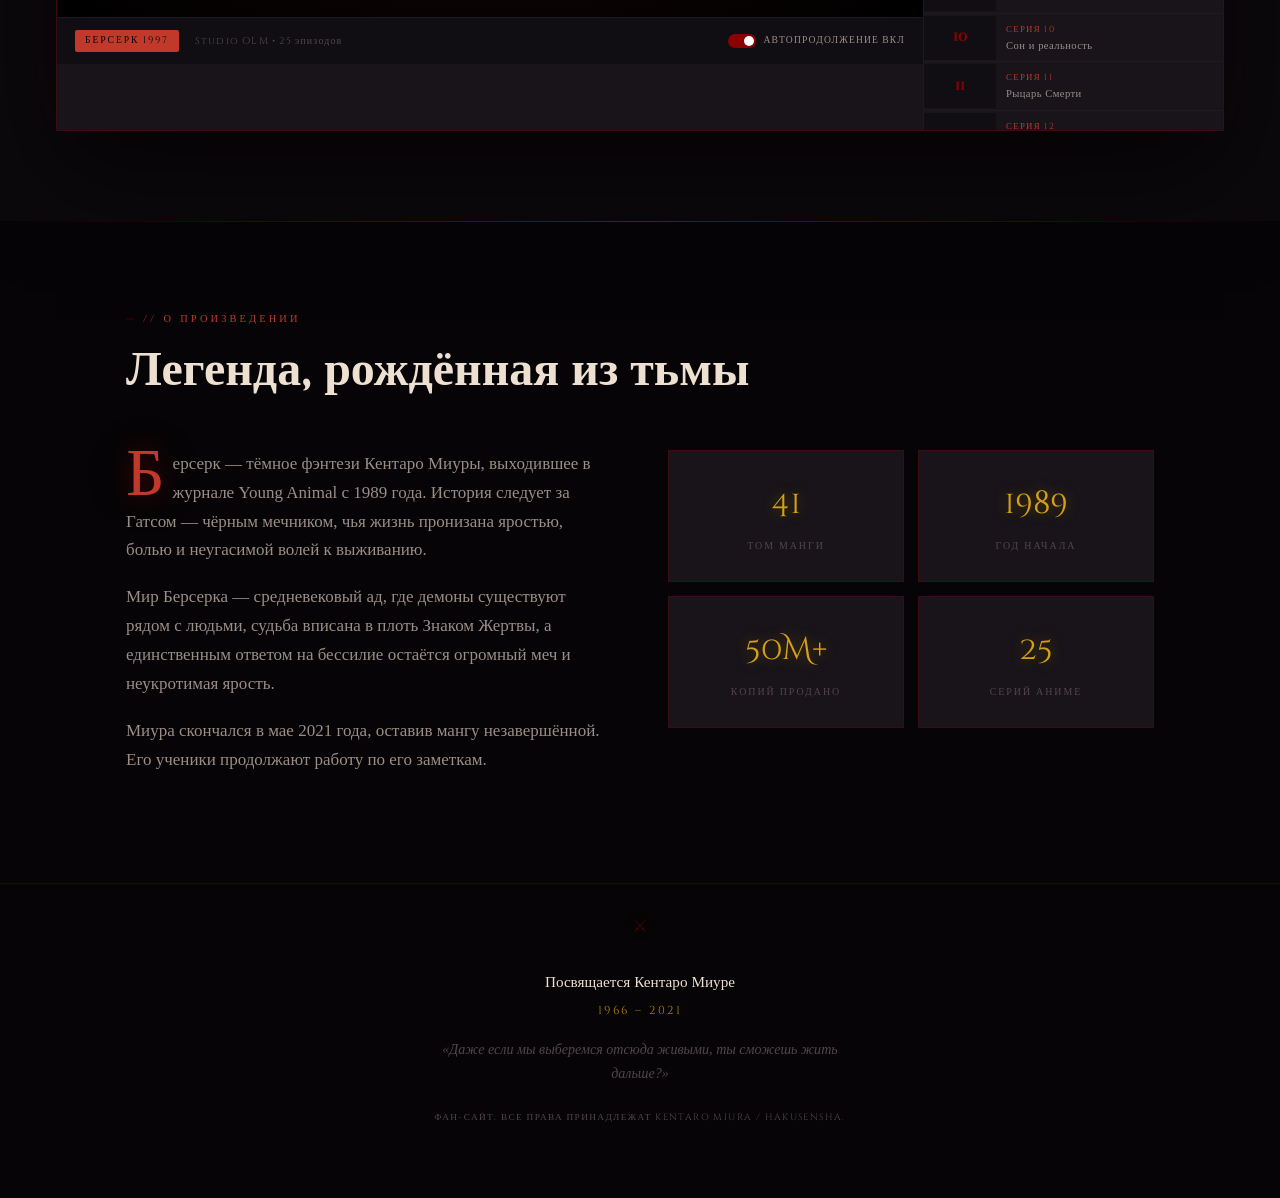
==== commit 8f467d53: "Update index.html" ====
--- a/index.html
+++ b/index.html
@@ -18,7 +18,7 @@
  
   <!-- NAV -->
   <nav class="nav">
-    <!-- <div class="nav-brand">BERSERK</div> -->
+    <div class="nav-brand">⚔ BERSERK</div>
     <ul class="nav-links">
       <li><a href="#hero">Главная</a></li>
       <li><a href="#watch">Смотреть</a></li>
@@ -36,6 +36,9 @@
         <span class="title-line">BERSERK</span>
         <span class="title-sub">ベルセルク</span>
       </h1>
+      <p class="hero-quote">
+        «В этом мире нет ни Бога, ни дьявола.<br>Есть лишь человек.»
+      </p>
       <a href="#watch" class="hero-btn">Смотреть аниме</a>
     </div>
   </section>
@@ -44,7 +47,7 @@
   <section class="section section-dark" id="watch">
     <div class="section-inner wide">
       <div class="section-label">// СМОТРЕТЬ — БЕРСЕРК 1997</div>
-      <h2 class="section-title">Berserk 1997</h2>
+      <h2 class="section-title">Все 25 серий</h2>
  
       <div class="cinema-wrap">
  
@@ -53,7 +56,7 @@
  
           <!-- Видео -->
           <div class="video-shell" id="videoShell">
-            <video id="mainPlayer" preload="metadata"></video>
+            <video id="mainPlayer" preload="metadata" playsinline webkit-playsinline></video>
  
             <!-- Оверлей при отсутствии выбора -->
             <div class="video-idle" id="videoIdle">
@@ -138,7 +141,7 @@
   <section class="section" id="about">
     <div class="section-inner">
       <div class="section-label">// О ПРОИЗВЕДЕНИИ</div>
-      <h2 class="section-title">О произведении</h2>
+      <h2 class="section-title">Легенда, рождённая из тьмы</h2>
       <div class="about-grid">
         <div class="about-text">
           <p><span class="drop-cap">Б</span>ерсерк — тёмное фэнтези Кентаро Миуры, выходившее в журнале Young Animal с 1989 года. История следует за Гатсом — чёрным мечником, чья жизнь пронизана яростью, болью и неугасимой волей к выживанию.</p>
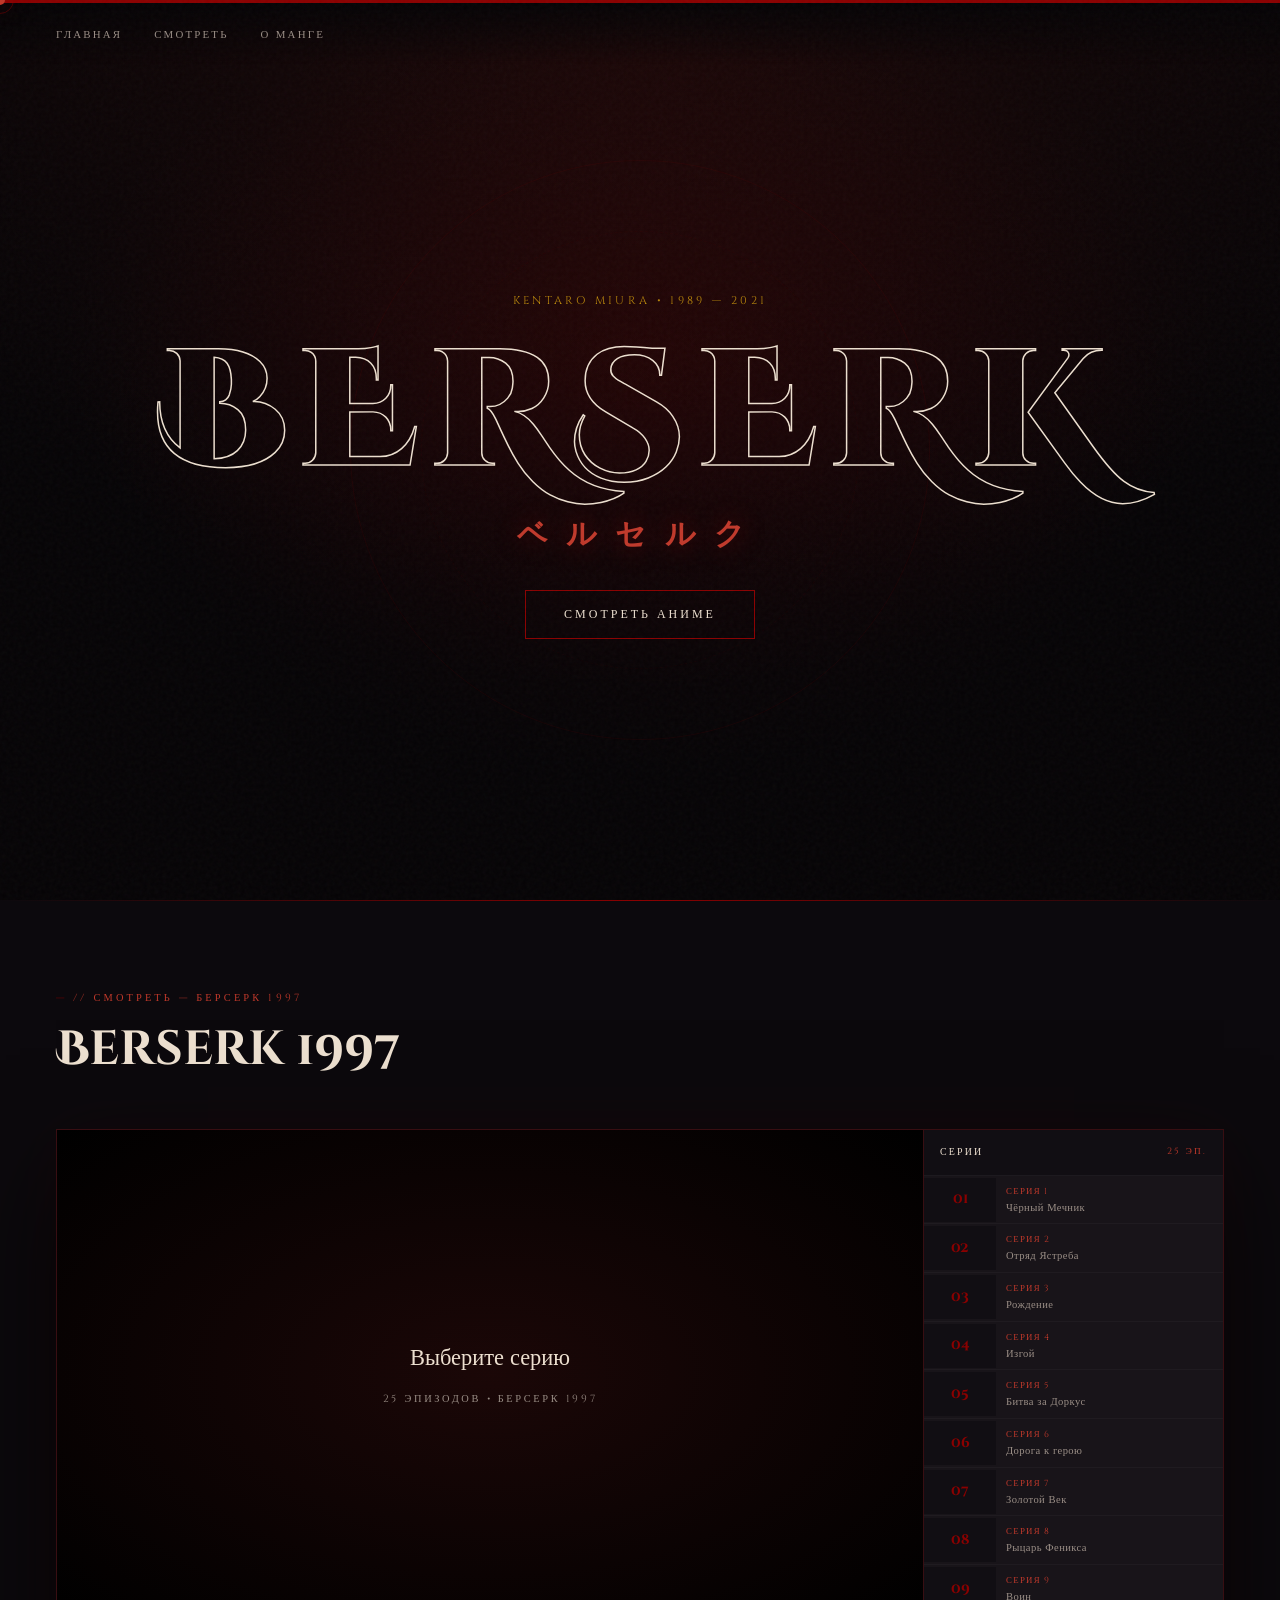
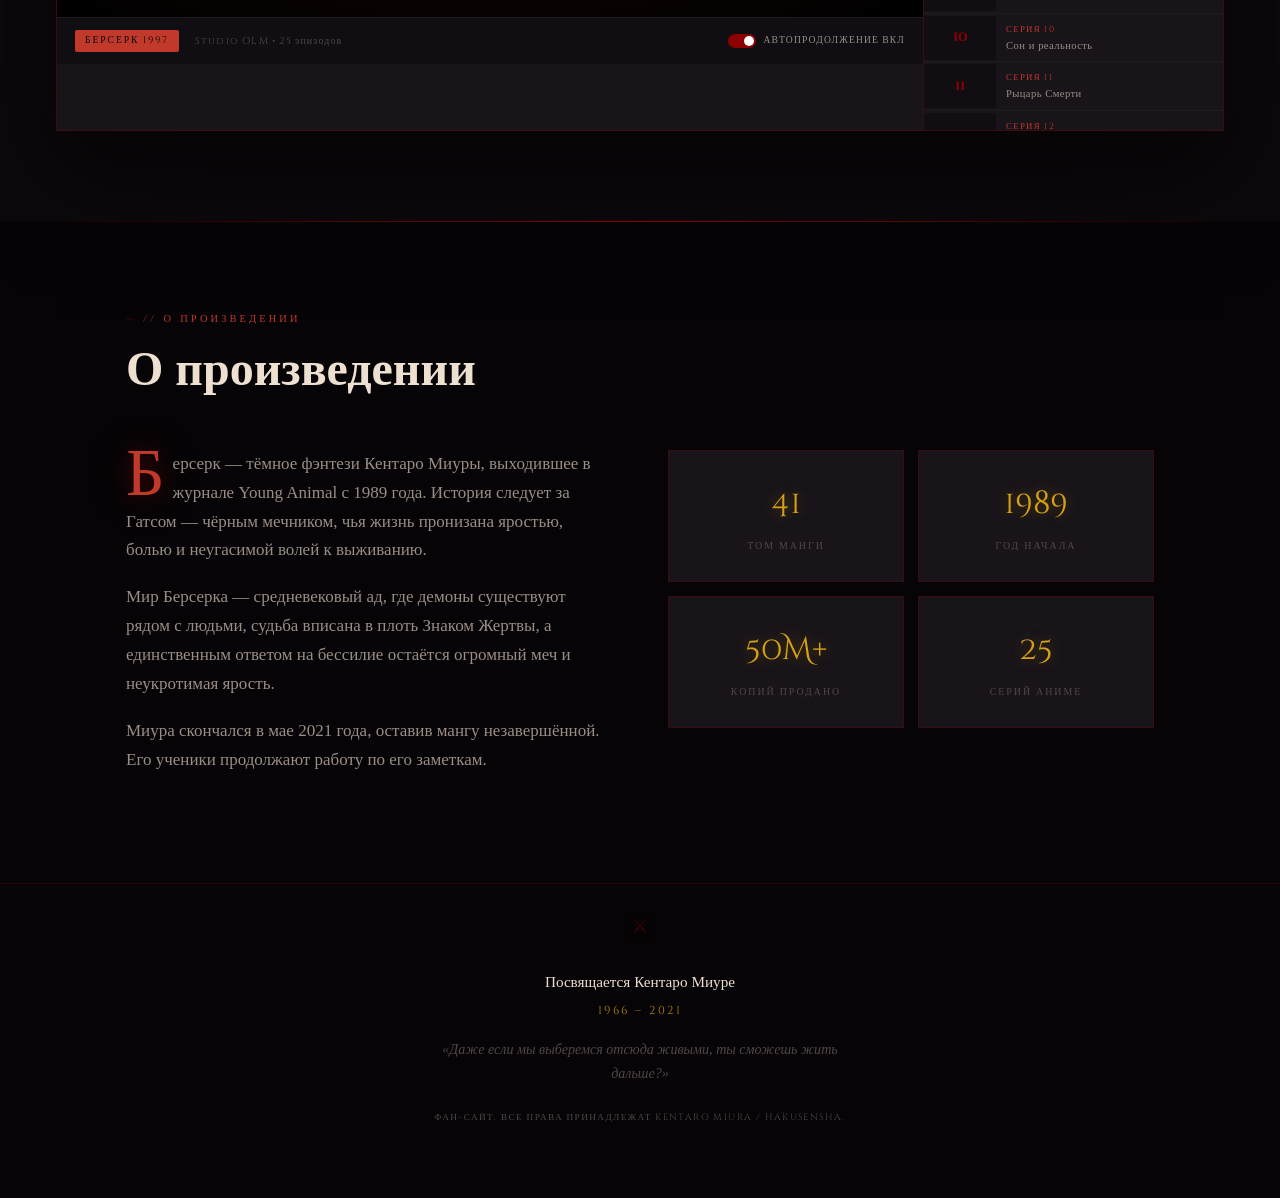
==== commit 6ff66a37: "Update index.html" ====
--- a/index.html
+++ b/index.html
@@ -18,7 +18,7 @@
  
   <!-- NAV -->
   <nav class="nav">
-    <div class="nav-brand">⚔ BERSERK</div>
+    <!-- <div class="nav-brand">BERSERK</div> -->
     <ul class="nav-links">
       <li><a href="#hero">Главная</a></li>
       <li><a href="#watch">Смотреть</a></li>
@@ -36,9 +36,6 @@
         <span class="title-line">BERSERK</span>
         <span class="title-sub">ベルセルク</span>
       </h1>
-      <p class="hero-quote">
-        «В этом мире нет ни Бога, ни дьявола.<br>Есть лишь человек.»
-      </p>
       <a href="#watch" class="hero-btn">Смотреть аниме</a>
     </div>
   </section>
@@ -47,7 +44,7 @@
   <section class="section section-dark" id="watch">
     <div class="section-inner wide">
       <div class="section-label">// СМОТРЕТЬ — БЕРСЕРК 1997</div>
-      <h2 class="section-title">Все 25 серий</h2>
+      <h2 class="section-title">Berserk 1997</h2>
  
       <div class="cinema-wrap">
  
@@ -60,7 +57,6 @@
  
             <!-- Оверлей при отсутствии выбора -->
             <div class="video-idle" id="videoIdle">
-              <div class="idle-rune">⚔</div>
               <p class="idle-text">Выберите серию</p>
               <p class="idle-sub">25 эпизодов • Берсерк 1997</p>
             </div>
@@ -141,7 +137,7 @@
   <section class="section" id="about">
     <div class="section-inner">
       <div class="section-label">// О ПРОИЗВЕДЕНИИ</div>
-      <h2 class="section-title">Легенда, рождённая из тьмы</h2>
+      <h2 class="section-title">О произведении</h2>
       <div class="about-grid">
         <div class="about-text">
           <p><span class="drop-cap">Б</span>ерсерк — тёмное фэнтези Кентаро Миуры, выходившее в журнале Young Animal с 1989 года. История следует за Гатсом — чёрным мечником, чья жизнь пронизана яростью, болью и неугасимой волей к выживанию.</p>
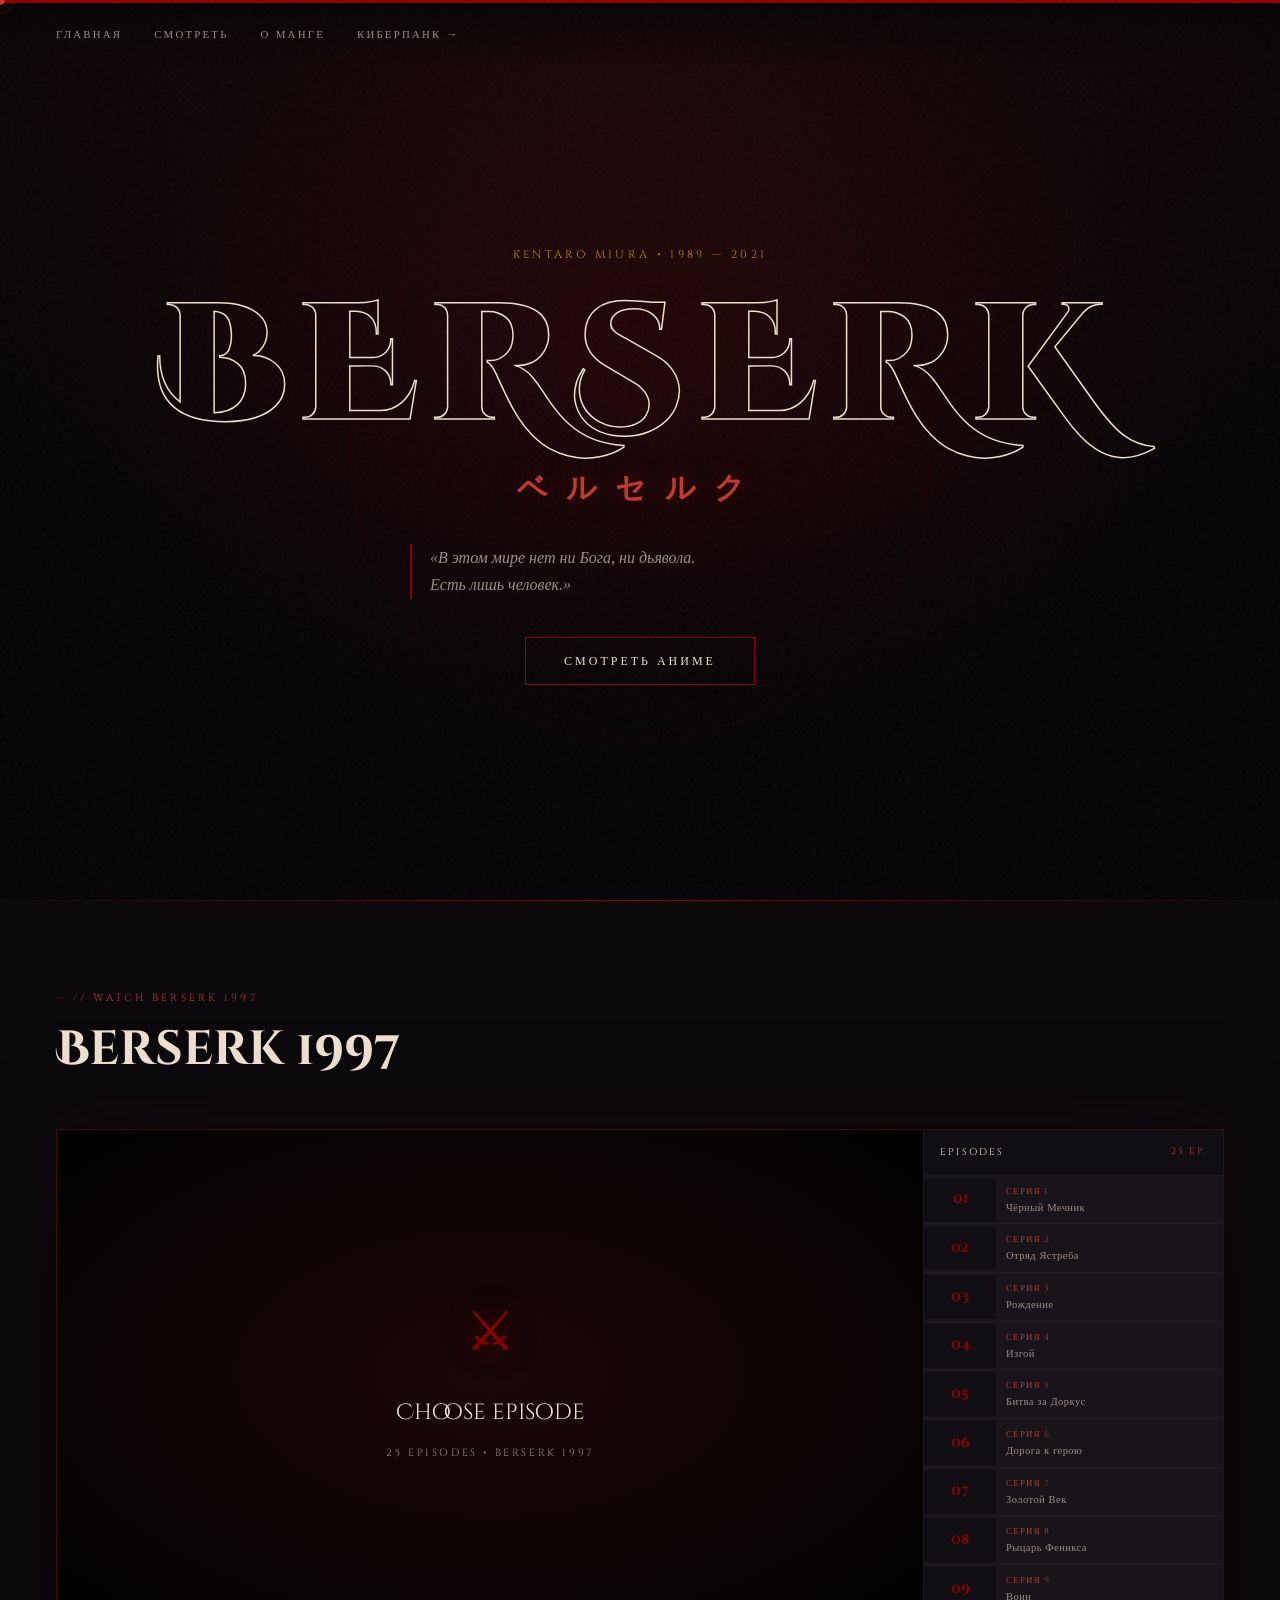
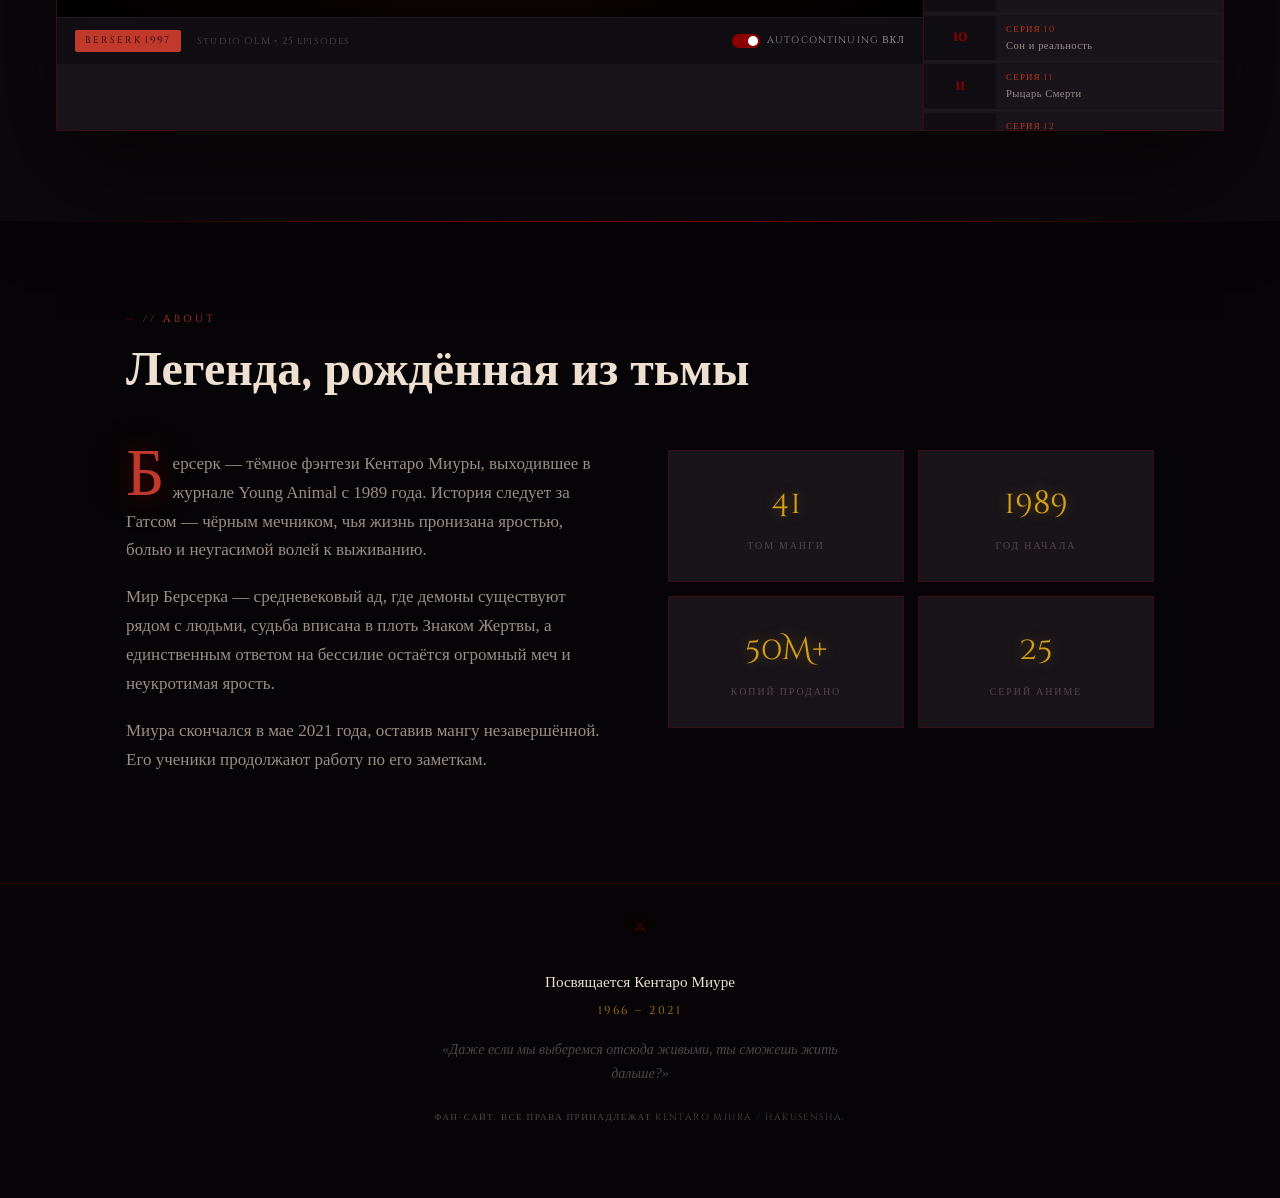
==== commit 30aabd73: "Rename brsk.html to index.html" ====
--- a/index.html
+++ b/index.html
@@ -7,7 +7,7 @@
   <link rel="preconnect" href="https://fonts.googleapis.com" />
   <link rel="preconnect" href="https://fonts.gstatic.com" crossorigin />
   <link href="https://fonts.googleapis.com/css2?family=Cinzel+Decorative:wght@700;900&family=Cinzel:wght@400;600;700&family=IM+Fell+English:ital@0;1&display=swap" rel="stylesheet" />
-  <link rel="stylesheet" href="css/style.css" />
+  <link rel="stylesheet" href="css/brsk.css" />
 </head>
 <body>
  
@@ -18,11 +18,11 @@
  
   <!-- NAV -->
   <nav class="nav">
-    <!-- <div class="nav-brand">BERSERK</div> -->
     <ul class="nav-links">
       <li><a href="#hero">Главная</a></li>
       <li><a href="#watch">Смотреть</a></li>
       <li><a href="#about">О манге</a></li>
+      <li><a href="cb.html" class="nav-switch">Киберпанк →</a></li>
     </ul>
   </nav>
  
@@ -36,6 +36,9 @@
         <span class="title-line">BERSERK</span>
         <span class="title-sub">ベルセルク</span>
       </h1>
+      <p class="hero-quote">
+        «В этом мире нет ни Бога, ни дьявола.<br>Есть лишь человек.»
+      </p>
       <a href="#watch" class="hero-btn">Смотреть аниме</a>
     </div>
   </section>
@@ -43,27 +46,18 @@
   <!-- WATCH -->
   <section class="section section-dark" id="watch">
     <div class="section-inner wide">
-      <div class="section-label">// СМОТРЕТЬ — БЕРСЕРК 1997</div>
+      <div class="section-label">// Watch berserk 1997</div>
       <h2 class="section-title">Berserk 1997</h2>
- 
       <div class="cinema-wrap">
- 
-        <!-- ПЛЕЕР -->
         <div class="cinema-player">
- 
-          <!-- Видео -->
           <div class="video-shell" id="videoShell">
             <video id="mainPlayer" preload="metadata" playsinline webkit-playsinline></video>
- 
-            <!-- Оверлей при отсутствии выбора -->
             <div class="video-idle" id="videoIdle">
-              <p class="idle-text">Выберите серию</p>
-              <p class="idle-sub">25 эпизодов • Берсерк 1997</p>
+              <div class="idle-rune">⚔</div>
+              <p class="idle-text">Choose episode</p>
+              <p class="idle-sub">25 episodes • Berserk 1997</p>
             </div>
- 
-            <!-- Кастомные контролы -->
             <div class="v-controls" id="vControls">
-              <!-- Прогресс -->
               <div class="v-progress-wrap" id="progressWrap">
                 <div class="v-progress-bg">
                   <div class="v-progress-buffer" id="bufferBar"></div>
@@ -71,64 +65,39 @@
                   <div class="v-progress-thumb" id="progressThumb"></div>
                 </div>
               </div>
- 
-              <!-- Нижняя панель -->
               <div class="v-bottom">
                 <div class="v-left">
-                  <button class="v-btn" id="btnPlay" title="Играть">
-                    <svg viewBox="0 0 24 24"><path d="M8 5v14l11-7z"/></svg>
-                  </button>
-                  <button class="v-btn" id="btnPrev" title="Предыдущая">
-                    <svg viewBox="0 0 24 24"><path d="M6 6h2v12H6zm3.5 6 8.5 6V6z"/></svg>
-                  </button>
-                  <button class="v-btn" id="btnNext" title="Следующая">
-                    <svg viewBox="0 0 24 24"><path d="M6 18l8.5-6L6 6v12zm2.5-6 8.5 6V6z"/></svg>
-                  </button>
- 
+                  <button class="v-btn" id="btnPlay"><svg viewBox="0 0 24 24"><path d="M8 5v14l11-7z"/></svg></button>
+                  <button class="v-btn" id="btnPrev"><svg viewBox="0 0 24 24"><path d="M6 6h2v12H6zm3.5 6 8.5 6V6z"/></svg></button>
+                  <button class="v-btn" id="btnNext"><svg viewBox="0 0 24 24"><path d="M6 18l8.5-6L6 6v12zm2.5-6 8.5 6V6z"/></svg></button>
                   <div class="v-volume-wrap">
-                    <button class="v-btn" id="btnMute" title="Звук">
-                      <svg viewBox="0 0 24 24" id="volIcon"><path d="M3 9v6h4l5 5V4L7 9H3zm13.5 3A4.5 4.5 0 0 0 14 7.97v8.05c1.48-.73 2.5-2.25 2.5-4.02z"/></svg>
-                    </button>
+                    <button class="v-btn" id="btnMute"><svg viewBox="0 0 24 24"><path d="M3 9v6h4l5 5V4L7 9H3zm13.5 3A4.5 4.5 0 0 0 14 7.97v8.05c1.48-.73 2.5-2.25 2.5-4.02z"/></svg></button>
                     <div class="v-volume-slider-wrap">
                       <input type="range" class="v-volume-slider" id="volumeSlider" min="0" max="1" step="0.01" value="1" />
                     </div>
                   </div>
- 
                   <span class="v-time" id="vTime">0:00 / 0:00</span>
                 </div>
- 
                 <div class="v-right">
                   <span class="v-ep-label" id="vEpLabel">—</span>
-                  <button class="v-btn" id="btnFullscreen" title="На весь экран">
-                    <svg viewBox="0 0 24 24"><path d="M7 14H5v5h5v-2H7v-3zm-2-4h2V7h3V5H5v5zm12 7h-3v2h5v-5h-2v3zM14 5v2h3v3h2V5h-5z"/></svg>
-                  </button>
+                  <button class="v-btn" id="btnFullscreen"><svg viewBox="0 0 24 24"><path d="M7 14H5v5h5v-2H7v-3zm-2-4h2V7h3V5H5v5zm12 7h-3v2h5v-5h-2v3zM14 5v2h3v3h2V5h-5z"/></svg></button>
                 </div>
               </div>
             </div>
           </div>
- 
-          <!-- Полоска сезона под плеером -->
           <div class="cinema-meta">
-            <div class="meta-badge">Берсерк 1997</div>
-            <div class="meta-studio">Studio OLM • 25 эпизодов</div>
+            <div class="meta-badge">Berserk 1997</div>
+            <div class="meta-studio">Studio OLM • 25 episodes</div>
             <div class="meta-autoplay" id="autoplayToggle">
               <span class="ap-dot" id="apDot"></span>
-              <span id="apLabel">Автопродолжение вкл</span>
+              <span id="apLabel">Autocontinuing вкл</span>
             </div>
           </div>
         </div>
- 
-        <!-- СПИСОК СЕРИЙ -->
         <div class="ep-sidebar">
-          <div class="ep-sidebar-head">
-            <span>Серии</span>
-            <span class="ep-count">25 эп.</span>
-          </div>
-          <div class="ep-list" id="epList">
-            <!-- Генерируется из JS -->
-          </div>
+          <div class="ep-sidebar-head"><span>Episodes</span><span class="ep-count">25 Ep.</span></div>
+          <div class="ep-list" id="epList"></div>
         </div>
- 
       </div>
     </div>
   </section>
@@ -136,8 +105,8 @@
   <!-- ABOUT -->
   <section class="section" id="about">
     <div class="section-inner">
-      <div class="section-label">// О ПРОИЗВЕДЕНИИ</div>
-      <h2 class="section-title">О произведении</h2>
+      <div class="section-label">// About</div>
+      <h2 class="section-title">Легенда, рождённая из тьмы</h2>
       <div class="about-grid">
         <div class="about-text">
           <p><span class="drop-cap">Б</span>ерсерк — тёмное фэнтези Кентаро Миуры, выходившее в журнале Young Animal с 1989 года. История следует за Гатсом — чёрным мечником, чья жизнь пронизана яростью, болью и неугасимой волей к выживанию.</p>
@@ -154,13 +123,13 @@
     </div>
   </section>
  
-  <!-- FOOTER -->
   <footer class="footer">
     <p class="footer-text">Посвящается Кентаро Миуре<br><span>1966 – 2021</span></p>
     <p class="footer-quote">«Даже если мы выберемся отсюда живыми, ты сможешь жить дальше?»</p>
     <p class="footer-copy">Фан-сайт. Все права принадлежат Kentaro Miura / Hakusensha.</p>
   </footer>
  
-  <script src="js/main.js"></script>
+  <script src="js/player.js"></script>
+  <script src="js/brsk.js"></script>
 </body>
 </html>
--- a/css/brsk.css
+++ b/css/brsk.css
@@ -0,0 +1,732 @@
+/* =============================================
+   BERSERK 1997 — style.css
+   ============================================= */
+ 
+:root {
+  --black:        #060406;
+  --deep:         #0c090d;
+  --surface:      #110e13;
+  --card:         #181419;
+  --border:       rgba(139,0,0,0.28);
+  --border-soft:  rgba(255,255,255,0.05);
+  --blood:        #8b0000;
+  --blood-bright: #c0392b;
+  --gold:         #b8860b;
+  --gold-light:   #d4a017;
+  --ash:          #9a8e86;
+  --light:        #ede0d0;
+  --dim:          #52464a;
+  --font-display: 'Cinzel Decorative', serif;
+  --font-ui:      'Cinzel', serif;
+  --font-body:    'IM Fell English', serif;
+  --glow-blood:   0 0 24px rgba(139,0,0,0.55), 0 0 60px rgba(139,0,0,0.18);
+  --glow-gold:    0 0 14px rgba(184,134,11,0.45);
+}
+ 
+/* RESET */
+*, *::before, *::after { box-sizing: border-box; margin: 0; padding: 0; }
+html { scroll-behavior: smooth; }
+body {
+  background: var(--black);
+  color: var(--light);
+  font-family: var(--font-body);
+  font-size: 17px;
+  line-height: 1.7;
+  overflow-x: hidden;
+  cursor: none;
+}
+a { color: inherit; text-decoration: none; }
+button { background: none; border: none; cursor: pointer; padding: 0; }
+ 
+/* NOISE */
+.noise {
+  position: fixed; inset: 0; z-index: 9999; pointer-events: none; opacity: 0.035;
+  background-image: url("data:image/svg+xml,%3Csvg viewBox='0 0 256 256' xmlns='http://www.w3.org/2000/svg'%3E%3Cfilter id='n'%3E%3CfeTurbulence type='fractalNoise' baseFrequency='0.9' numOctaves='4' stitchTiles='stitch'/%3E%3C/filter%3E%3Crect width='100%25' height='100%25' filter='url(%23n)'/%3E%3C/svg%3E");
+}
+ 
+/* CURSOR */
+.cursor {
+  width: 10px; height: 10px; background: var(--blood-bright);
+  border-radius: 50%; position: fixed; pointer-events: none;
+  z-index: 10000; transform: translate(-50%,-50%);
+  transition: transform 0.08s; box-shadow: var(--glow-blood);
+}
+.cursor-trail {
+  width: 28px; height: 28px; border: 1px solid rgba(139,0,0,0.45);
+  border-radius: 50%; position: fixed; pointer-events: none;
+  z-index: 9999; transform: translate(-50%,-50%);
+  transition: left 0.11s, top 0.11s;
+}
+ 
+/* BLOOD BAR */
+.blood-bar {
+  position: fixed; top: 0; left: 0; right: 0;
+  height: 3px; background: var(--blood); z-index: 998; display: flex;
+}
+.blood-bar span { display: block; width: 10%; height: 100%; position: relative; }
+.blood-bar span::after {
+  content: ''; position: absolute; bottom: -18px; left: 50%;
+  transform: translateX(-50%); width: 3px; background: var(--blood);
+  border-radius: 0 0 3px 3px; opacity: 0.65;
+  animation: drip var(--d,3s) ease-in infinite var(--dl,0s);
+}
+.blood-bar span:nth-child(1){--d:2.5s;--dl:0s}
+.blood-bar span:nth-child(2){--d:3.8s;--dl:.4s}
+.blood-bar span:nth-child(3){--d:2.2s;--dl:1.1s}
+.blood-bar span:nth-child(4){--d:4.0s;--dl:.7s}
+.blood-bar span:nth-child(5){--d:3.1s;--dl:1.5s}
+.blood-bar span:nth-child(6){--d:2.8s;--dl:.2s}
+.blood-bar span:nth-child(7){--d:3.5s;--dl:.9s}
+.blood-bar span:nth-child(8){--d:2.0s;--dl:1.8s}
+.blood-bar span:nth-child(9){--d:4.2s;--dl:.5s}
+.blood-bar span:nth-child(10){--d:3.3s;--dl:1.3s}
+@keyframes drip {
+  0%  { height:0; opacity:.8 }
+  60% { height:22px; opacity:.55 }
+  100%{ height:26px; opacity:0 }
+}
+ 
+/* NAV */
+.nav {
+  position: fixed; top: 3px; left: 0; right: 0; z-index: 990;
+  display: flex; align-items: center; justify-content: space-between;
+  padding: 16px 56px;
+  background: linear-gradient(to bottom, rgba(6,4,6,0.97), transparent);
+  transition: background 0.4s, border-bottom 0.4s;
+}
+.nav.scrolled {
+  background: rgba(6,4,6,0.97);
+  backdrop-filter: blur(10px);
+  border-bottom: 1px solid var(--border);
+}
+.nav-brand {
+  font-family: var(--font-display); font-size: 1rem;
+  color: var(--gold-light); letter-spacing: 0.15em;
+  text-shadow: var(--glow-gold);
+}
+.nav-links { list-style: none; display: flex; gap: 32px; }
+.nav-links a {
+  font-family: var(--font-ui); font-size: 0.68rem;
+  letter-spacing: 0.2em; text-transform: uppercase;
+  color: var(--ash); transition: color 0.25s; position: relative;
+}
+.nav-links a::after {
+  content: ''; position: absolute; bottom: -4px; left: 0; right: 0;
+  height: 1px; background: var(--blood); transform: scaleX(0); transition: transform .3s;
+}
+.nav-links a:hover { color: var(--light); }
+.nav-links a:hover::after { transform: scaleX(1); }
+ 
+/* NAV ANIME PICKER */
+.nav-anime-picker { position: relative; }
+.nav-anime-btn {
+  font-family: var(--font-ui); font-size: 0.68rem;
+  letter-spacing: 0.2em; text-transform: uppercase;
+  color: var(--blood-bright); border: 1px solid var(--border);
+  padding: 7px 14px; display: flex; align-items: center; gap: 4px;
+  transition: color .25s, border-color .25s, box-shadow .25s;
+}
+.nav-anime-btn svg { width: 16px; height: 16px; fill: currentColor; transition: transform .3s; }
+.nav-anime-btn:hover { color: var(--light); border-color: var(--blood-bright); box-shadow: var(--glow-blood); }
+.nav-anime-picker.open .nav-anime-btn svg { transform: rotate(180deg); }
+ 
+.nav-anime-dropdown {
+  position: absolute; top: calc(100% + 12px); right: 0;
+  background: var(--card); border: 1px solid var(--border);
+  min-width: 240px; z-index: 500;
+  opacity: 0; visibility: hidden; transform: translateY(-8px);
+  transition: opacity .25s, transform .25s, visibility .25s;
+  box-shadow: 0 20px 40px rgba(0,0,0,0.6);
+}
+.nav-anime-picker.open .nav-anime-dropdown {
+  opacity: 1; visibility: visible; transform: translateY(0);
+}
+.anime-option {
+  display: flex; align-items: center; gap: 12px;
+  padding: 14px 16px; cursor: pointer;
+  border-bottom: 1px solid rgba(255,255,255,0.04);
+  transition: background .2s;
+}
+.anime-option:last-child { border-bottom: none; }
+.anime-option:hover { background: rgba(139,0,0,0.1); }
+.anime-option.active { background: rgba(139,0,0,0.15); }
+.ao-dot {
+  width: 8px; height: 8px; border-radius: 50%;
+  background: var(--dim); flex-shrink: 0;
+}
+.anime-option.active .ao-dot { background: var(--blood-bright); box-shadow: var(--glow-blood); }
+.ao-title {
+  display: block; font-family: var(--font-ui); font-size: 0.72rem;
+  letter-spacing: .08em; color: var(--light); margin-bottom: 2px;
+}
+.ao-meta {
+  display: block; font-family: var(--font-ui); font-size: 0.58rem;
+  letter-spacing: .12em; color: var(--dim); text-transform: uppercase;
+}
+ 
+/* HERO BUTTONS */
+.hero-btns { display: flex; gap: 14px; justify-content: center; flex-wrap: wrap; }
+.hero-btn--outline {
+  background: transparent;
+  border: 1px solid rgba(255,255,255,0.2);
+  color: var(--ash);
+  font-family: var(--font-ui);
+  font-size: 0.75rem;
+  letter-spacing: .2em;
+  text-transform: uppercase;
+  padding: 13px 28px;
+  position: relative; overflow: hidden;
+  transition: color .3s, border-color .3s, box-shadow .3s;
+}
+.hero-btn--outline:hover {
+  color: var(--light); border-color: var(--blood);
+  box-shadow: var(--glow-blood);
+}
+ 
+/* HERO ANIME MENU */
+.hero-anime-menu {
+  position: absolute; top: 50%; left: 50%;
+  transform: translate(-50%, -50%) scale(0.95);
+  background: rgba(8,6,8,0.97);
+  border: 1px solid var(--border);
+  backdrop-filter: blur(16px);
+  min-width: 460px; z-index: 100;
+  opacity: 0; visibility: hidden;
+  transition: opacity .3s, transform .3s, visibility .3s;
+  box-shadow: 0 40px 80px rgba(0,0,0,0.8), var(--glow-blood);
+}
+.hero-anime-menu.open {
+  opacity: 1; visibility: visible; transform: translate(-50%, -50%) scale(1);
+}
+.ham-title {
+  font-family: var(--font-ui); font-size: 0.6rem;
+  letter-spacing: .3em; text-transform: uppercase;
+  color: var(--blood-bright); padding: 16px 20px 12px;
+  border-bottom: 1px solid var(--border);
+}
+.ham-item {
+  display: flex; align-items: center; gap: 16px;
+  padding: 18px 20px; cursor: pointer;
+  border-bottom: 1px solid rgba(255,255,255,0.04);
+  transition: background .2s, padding-left .2s;
+}
+.ham-item:last-child { border-bottom: none; }
+.ham-item:hover { background: rgba(139,0,0,0.1); padding-left: 28px; }
+.ham-item.active { background: rgba(139,0,0,0.15); }
+.ham-num {
+  font-family: var(--font-display); font-size: 1.1rem;
+  color: var(--blood); min-width: 32px;
+}
+.ham-item.active .ham-num { color: var(--blood-bright); text-shadow: var(--glow-blood); }
+.ham-name {
+  font-family: var(--font-ui); font-size: 0.85rem;
+  color: var(--light); margin-bottom: 4px; letter-spacing: .05em;
+}
+.ham-meta {
+  font-family: var(--font-ui); font-size: 0.58rem;
+  letter-spacing: .15em; text-transform: uppercase; color: var(--dim);
+}
+.ham-arrow { margin-left: auto; color: var(--blood); font-size: 1rem; opacity: 0; transition: opacity .2s; }
+.ham-item:hover .ham-arrow { opacity: 1; }
+.ham-item.active .ham-arrow { opacity: 1; color: var(--blood-bright); }
+ 
+/* Cyberpunk hero bg */
+.hero.cp-mode .hero-bg {
+  background:
+    radial-gradient(ellipse 65% 55% at 50% 38%, rgba(0,200,255,0.07) 0%, transparent 70%),
+    radial-gradient(ellipse 100% 100% at 50% 0%, rgba(8,8,28,0.88) 0%, var(--black) 68%);
+}
+.hero.cp-mode .title-sub { color: #00c8ff; text-shadow: 0 0 20px rgba(0,200,255,0.5); }
+.hero.cp-mode .hero-quote { border-left-color: #00c8ff; }
+.hero {
+  min-height: 100vh; display: flex; align-items: center; justify-content: center;
+  position: relative; overflow: hidden; padding: 120px 40px 80px; text-align: center;
+  background: var(--black);
+}
+.hero-bg {
+  position: absolute; inset: 0;
+  background:
+    radial-gradient(ellipse 65% 55% at 50% 38%, rgba(139,0,0,0.1) 0%, transparent 70%),
+    radial-gradient(ellipse 100% 100% at 50% 0%, rgba(28,8,8,0.88) 0%, var(--black) 68%);
+}
+.hero-bg::after {
+  content: ''; position: absolute; inset: 0;
+  background: radial-gradient(ellipse 42% 42% at 50% 44%, rgba(139,0,0,0.07), transparent);
+  animation: pulse-bg 7s ease-in-out infinite;
+}
+@keyframes pulse-bg { 0%,100%{opacity:.4;transform:scale(1)} 50%{opacity:1;transform:scale(1.25)} }
+ 
+.rune-circle {
+  position: absolute; width: 580px; height: 580px;
+  border: 1px solid rgba(139,0,0,0.1); border-radius: 50%;
+  top: 50%; left: 50%; transform: translate(-50%,-50%);
+  animation: rspin 70s linear infinite;
+}
+.rune-circle::before {
+  content: ''; position: absolute; inset: 70px;
+  border: 1px dashed rgba(139,0,0,0.06); border-radius: 50%;
+}
+@keyframes rspin { to { transform: translate(-50%,-50%) rotate(360deg); } }
+ 
+.hero-content { position: relative; z-index: 2; }
+ 
+.hero-eyebrow {
+  font-family: var(--font-ui); font-size: 0.7rem; letter-spacing: .3em;
+  text-transform: uppercase; color: var(--gold); margin-bottom: 22px;
+  opacity: 0; animation: fadeup 1s .3s forwards;
+}
+.hero-title {
+  display: flex; flex-direction: column; align-items: center;
+  gap: 10px; margin-bottom: 30px;
+}
+.title-line {
+  font-family: var(--font-display);
+  font-size: clamp(4rem, 13vw, 11rem);
+  font-weight: 900; line-height: 1; letter-spacing: .08em;
+  color: transparent; -webkit-text-stroke: 1.5px var(--light);
+  opacity: 0; animation: fadeup 1s .5s forwards;
+}
+.title-sub {
+  font-family: var(--font-ui);
+  font-size: clamp(1rem, 2.8vw, 1.9rem); letter-spacing: .6em;
+  color: var(--blood-bright); text-shadow: var(--glow-blood);
+  opacity: 0; animation: fadeup 1s .7s forwards;
+}
+.hero-quote {
+  font-style: italic; font-size: 1rem; color: var(--ash);
+  max-width: 460px; margin: 0 auto 38px;
+  border-left: 2px solid var(--blood); padding-left: 18px; text-align: left;
+  opacity: 0; animation: fadeup 1s .9s forwards;
+}
+.hero-btn {
+  display: inline-block; font-family: var(--font-ui); font-size: 0.75rem;
+  letter-spacing: .25em; text-transform: uppercase;
+  color: var(--light); border: 1px solid var(--blood);
+  padding: 13px 38px; position: relative; overflow: hidden;
+  transition: box-shadow .4s;
+  opacity: 0; animation: fadeup 1s 1.1s forwards;
+}
+.hero-btn::before {
+  content: ''; position: absolute; inset: 0; background: var(--blood);
+  transform: scaleX(0); transform-origin: left; transition: transform .4s;
+}
+.hero-btn:hover::before { transform: scaleX(1); }
+.hero-btn:hover { box-shadow: var(--glow-blood); }
+@keyframes fadeup {
+  from { opacity:0; transform:translateY(22px) }
+  to   { opacity:1; transform:translateY(0) }
+}
+ 
+/* SECTIONS */
+.section { padding: 90px 0; position: relative; }
+.section-dark { background: var(--deep); }
+.section::before {
+  content: ''; position: absolute; top: 0; left: 0; right: 0; height: 1px;
+  background: linear-gradient(to right, transparent, var(--blood), transparent);
+}
+.section-inner { max-width: 1140px; margin: 0 auto; padding: 0 56px; }
+.section-inner.wide { max-width: 1440px; }
+.section-label {
+  font-family: var(--font-ui); font-size: 0.65rem; letter-spacing: .3em;
+  color: var(--blood-bright); text-transform: uppercase; margin-bottom: 14px;
+}
+.section-label::before { content: '—'; margin-right: 6px; color: var(--blood); }
+.section-title {
+  font-family: var(--font-display);
+  font-size: clamp(1.8rem, 4.5vw, 3rem);
+  font-weight: 700; color: var(--light); margin-bottom: 52px; line-height: 1.15;
+}
+ 
+/* ABOUT */
+.about-grid { display: grid; grid-template-columns: 1fr 1fr; gap: 56px; align-items: start; }
+.about-text p { margin-bottom: 18px; color: var(--ash); }
+.drop-cap {
+  float: left; font-family: var(--font-display); font-size: 4.2rem;
+  line-height: .75; margin-right: 8px; color: var(--blood-bright); text-shadow: var(--glow-blood);
+}
+.about-stats { display: grid; grid-template-columns: 1fr 1fr; gap: 14px; }
+.stat-card {
+  background: var(--card); border: 1px solid var(--border);
+  padding: 26px 18px; text-align: center; display: flex; flex-direction: column; gap: 7px;
+  transition: border-color .3s, box-shadow .3s;
+}
+.stat-card:hover { border-color: var(--blood); box-shadow: var(--glow-blood); }
+.stat-num {
+  font-family: var(--font-display); font-size: 2rem;
+  color: var(--gold-light); text-shadow: var(--glow-gold);
+  transition: transform 0.25s;
+}
+.stat-card:hover .stat-num { transform: translateY(-3px); }
+.stat-label {
+  font-family: var(--font-ui); font-size: 0.62rem;
+  letter-spacing: .2em; text-transform: uppercase; color: var(--dim);
+}
+ 
+/* CINEMA PLAYER */
+.cinema-wrap {
+  display: grid; grid-template-columns: 1fr 300px; gap: 0;
+  border: 1px solid var(--border); background: var(--card);
+  box-shadow: 0 40px 100px rgba(0,0,0,0.7), 0 0 60px rgba(139,0,0,0.08);
+  animation: fadeup 0.9s 0.2s both;
+}
+.cinema-player { display: flex; flex-direction: column; }
+ 
+.video-shell {
+  position: relative; background: #000;
+  aspect-ratio: 16/9; overflow: hidden; cursor: none;
+}
+#mainPlayer { width: 100%; height: 100%; display: block; background: #000; }
+ 
+.video-idle {
+  position: absolute; inset: 0; display: flex; flex-direction: column;
+  align-items: center; justify-content: center; gap: 14px;
+  background: radial-gradient(ellipse 70% 70% at 50% 50%, rgba(30,8,8,0.9), #000);
+  transition: opacity .5s, visibility .5s;
+}
+.video-idle.hidden { opacity: 0; visibility: hidden; pointer-events: none; }
+.idle-rune {
+  font-size: 3.5rem; color: var(--blood); text-shadow: var(--glow-blood);
+  animation: pulse-opacity 3s ease-in-out infinite;
+}
+@keyframes pulse-opacity { 0%,100%{opacity:.5} 50%{opacity:1} }
+.idle-text { font-family: var(--font-display); font-size: 1.4rem; color: var(--light); }
+.idle-sub { font-family: var(--font-ui); font-size: 0.65rem; letter-spacing: .25em; text-transform: uppercase; color: var(--ash); }
+ 
+/* Scanlines */
+.video-shell::after {
+  content: ''; position: absolute; inset: 0; pointer-events: none; z-index: 2; opacity: 0.6;
+  background: repeating-linear-gradient(to bottom, transparent 0px, transparent 3px, rgba(0,0,0,0.04) 3px, rgba(0,0,0,0.04) 4px);
+}
+ 
+/* Controls */
+.v-controls {
+  position: absolute; bottom: 0; left: 0; right: 0;
+  background: linear-gradient(to top, rgba(0,0,0,0.92) 0%, rgba(0,0,0,0.6) 60%, transparent 100%);
+  padding: 28px 18px 14px;
+  display: flex; flex-direction: column; gap: 8px;
+  opacity: 0;
+  transform: translateY(8px);
+  transition: opacity .35s, transform .35s;
+  pointer-events: none;
+}
+.video-shell.controls-visible .v-controls {
+  opacity: 1;
+  transform: translateY(0);
+  pointer-events: all;
+}
+.video-shell.paused .v-controls {
+  opacity: 1;
+  transform: translateY(0);
+  pointer-events: all;
+}
+ 
+.v-progress-wrap { cursor: pointer; padding: 6px 0; }
+.v-progress-bg {
+  height: 3px; background: rgba(255,255,255,0.15);
+  border-radius: 3px; position: relative; transition: height .2s;
+}
+.v-progress-wrap:hover .v-progress-bg { height: 5px; }
+.v-progress-buffer {
+  position: absolute; left: 0; top: 0; bottom: 0;
+  background: rgba(255,255,255,0.12); border-radius: 3px; width: 0;
+}
+.v-progress-fill {
+  position: absolute; left: 0; top: 0; bottom: 0;
+  background: linear-gradient(to right, var(--blood), var(--blood-bright));
+  border-radius: 3px; width: 0; box-shadow: 0 0 6px rgba(192,57,43,0.6);
+}
+.v-progress-thumb {
+  position: absolute; top: 50%; transform: translate(-50%,-50%);
+  width: 12px; height: 12px; background: var(--blood-bright);
+  border-radius: 50%; left: 0; pointer-events: none;
+  box-shadow: 0 0 8px rgba(192,57,43,0.8); opacity: 0; transition: opacity .2s;
+}
+.v-progress-wrap:hover .v-progress-thumb { opacity: 1; }
+ 
+.v-bottom { display: flex; align-items: center; justify-content: space-between; gap: 12px; }
+.v-left, .v-right { display: flex; align-items: center; gap: 8px; }
+ 
+.v-btn {
+  width: 34px; height: 34px; display: flex; align-items: center; justify-content: center;
+  color: rgba(255,255,255,0.8); border-radius: 4px; transition: color .2s, background .2s;
+}
+.v-btn:hover { color: #fff; background: rgba(255,255,255,0.08); }
+.v-btn svg { width: 20px; height: 20px; fill: currentColor; }
+ 
+.v-volume-wrap { display: flex; align-items: center; gap: 4px; }
+.v-volume-slider-wrap { width: 0; overflow: hidden; transition: width .3s; }
+.v-volume-wrap:hover .v-volume-slider-wrap { width: 72px; }
+.v-volume-slider {
+  -webkit-appearance: none; appearance: none;
+  width: 72px; height: 3px; border-radius: 3px; outline: none; cursor: pointer;
+}
+.v-volume-slider::-webkit-slider-thumb {
+  -webkit-appearance: none; width: 12px; height: 12px;
+  border-radius: 50%; background: var(--blood-bright);
+  cursor: pointer; box-shadow: 0 0 6px rgba(192,57,43,0.8);
+}
+.v-volume-slider::-moz-range-thumb {
+  width: 12px; height: 12px; border-radius: 50%;
+  background: var(--blood-bright); border: none; cursor: pointer;
+}
+ 
+.v-time {
+  font-family: var(--font-ui); font-size: 0.62rem;
+  letter-spacing: .05em; color: rgba(255,255,255,0.65); white-space: nowrap;
+}
+.v-ep-label {
+  font-family: var(--font-ui); font-size: 0.6rem; letter-spacing: .12em;
+  text-transform: uppercase; color: rgba(255,255,255,0.45);
+  max-width: 200px; overflow: hidden; text-overflow: ellipsis; white-space: nowrap;
+}
+ 
+/* Meta strip */
+.cinema-meta {
+  background: var(--surface); border-top: 1px solid var(--border-soft);
+  padding: 12px 18px; display: flex; align-items: center; gap: 16px;
+}
+.meta-badge {
+  font-family: var(--font-ui); font-size: 0.6rem; letter-spacing: .2em;
+  text-transform: uppercase; color: var(--black); background: var(--blood-bright);
+  padding: 3px 10px; border-radius: 2px; flex-shrink: 0;
+}
+.meta-studio { font-family: var(--font-ui); font-size: 0.62rem; letter-spacing: .12em; color: var(--dim); flex: 1; }
+.meta-autoplay {
+  display: flex; align-items: center; gap: 7px; font-family: var(--font-ui);
+  font-size: 0.6rem; letter-spacing: .12em; text-transform: uppercase;
+  color: var(--ash); cursor: pointer; user-select: none; flex-shrink: 0; transition: color .2s;
+}
+.meta-autoplay:hover { color: var(--light); }
+.ap-dot {
+  width: 28px; height: 14px; border-radius: 7px;
+  background: var(--blood); position: relative; transition: background .3s;
+}
+.ap-dot::after {
+  content: ''; position: absolute; top: 2px; left: 2px;
+  width: 10px; height: 10px; border-radius: 50%;
+  background: #fff; transition: transform .3s;
+  transform: translateX(14px);
+}
+.ap-dot.off { background: var(--dim); }
+.ap-dot.off::after { transform: translateX(0); }
+ 
+/* Fullscreen */
+.video-shell:fullscreen { cursor: default; }
+.video-shell:fullscreen .v-controls { z-index: 10; cursor: default; }
+.video-shell:fullscreen .v-btn { cursor: pointer; }
+.video-shell:fullscreen .v-progress-wrap { cursor: pointer; }
+.video-shell:fullscreen .v-volume-slider { cursor: pointer; }
+ 
+/* EPISODE SIDEBAR */
+.ep-sidebar {
+  border-left: 1px solid var(--border); display: flex; flex-direction: column;
+  background: var(--card); max-height: 600px;
+}
+.ep-sidebar-head {
+  padding: 14px 16px; background: var(--surface); border-bottom: 1px solid var(--border-soft);
+  display: flex; align-items: center; justify-content: space-between;
+  font-family: var(--font-ui); font-size: 0.62rem; letter-spacing: .22em;
+  text-transform: uppercase; color: var(--light); flex-shrink: 0;
+}
+.ep-count { color: var(--blood-bright); font-size: 0.58rem; }
+.ep-list {
+  overflow-y: auto; flex: 1;
+  scrollbar-width: thin; scrollbar-color: var(--blood) var(--surface);
+}
+.ep-list::-webkit-scrollbar { width: 3px; }
+.ep-list::-webkit-scrollbar-track { background: var(--surface); }
+.ep-list::-webkit-scrollbar-thumb { background: var(--blood); }
+ 
+.ep-row {
+  display: flex; align-items: center; gap: 0;
+  border-bottom: 1px solid rgba(255,255,255,0.03);
+  cursor: pointer; position: relative; transition: background .18s; overflow: hidden;
+}
+.ep-row::before {
+  content: ''; position: absolute; left: 0; top: 0; bottom: 0;
+  width: 2px; background: var(--blood-bright); transform: scaleY(0); transition: transform .25s;
+}
+.ep-row:hover { background: rgba(139,0,0,0.09); }
+.ep-row:hover::before { transform: scaleY(1); }
+.ep-row.active { background: rgba(139,0,0,0.16); }
+.ep-row.active::before { transform: scaleY(1); }
+ 
+.ep-thumb {
+  width: 72px; height: 44px; flex-shrink: 0; background: var(--surface);
+  display: flex; align-items: center; justify-content: center; position: relative; overflow: hidden;
+}
+.ep-thumb-num {
+  font-family: var(--font-display); font-size: 0.9rem; color: var(--blood); font-weight: 700;
+  transition: color .2s;
+}
+.ep-row.active .ep-thumb-num { color: var(--gold-light); text-shadow: var(--glow-gold); }
+.ep-thumb::after {
+  content: '▶'; position: absolute; inset: 0; display: flex; align-items: center; justify-content: center;
+  font-size: 1.1rem; color: #fff; background: rgba(139,0,0,0.6); opacity: 0; transition: opacity .2s;
+}
+.ep-row:hover .ep-thumb::after,
+.ep-row.active .ep-thumb::after { opacity: 1; }
+ 
+.ep-info { padding: 8px 10px; flex: 1; min-width: 0; }
+.ep-title {
+  font-family: var(--font-ui); font-size: 0.66rem; letter-spacing: .04em; color: var(--ash);
+  white-space: nowrap; overflow: hidden; text-overflow: ellipsis; transition: color .2s; line-height: 1.3;
+}
+.ep-row:hover .ep-title,
+.ep-row.active .ep-title { color: var(--light); }
+.ep-num-label {
+  font-family: var(--font-ui); font-size: 0.55rem; letter-spacing: .15em;
+  color: var(--blood-bright); text-transform: uppercase; margin-bottom: 3px;
+}
+ 
+/* FOOTER */
+.footer {
+  background: var(--black); border-top: 1px solid var(--border);
+  text-align: center; padding: 72px 40px; position: relative; overflow: hidden;
+}
+.footer::before {
+  content: '⚔'; position: absolute; top: 28px; left: 50%; transform: translateX(-50%);
+  font-size: 1.1rem; color: var(--blood); opacity: 0.4; text-shadow: var(--glow-blood);
+  animation: pulse-opacity 4s ease-in-out infinite;
+}
+.footer-text { font-family: var(--font-ui); font-size: .95rem; color: var(--light); margin-bottom: 18px; margin-top: 14px; }
+.footer-text span { display: block; font-size: .72rem; color: var(--gold); letter-spacing: .22em; margin-top: 5px; }
+.footer-quote { font-style: italic; color: var(--dim); font-size: .88rem; max-width: 420px; margin: 0 auto 24px; }
+.footer-copy { font-family: var(--font-ui); font-size: .58rem; letter-spacing: .15em; color: var(--dim); text-transform: uppercase; }
+ 
+/* REVEAL */
+.reveal { opacity: 0; transform: translateY(28px); transition: opacity .75s, transform .75s; }
+.reveal.visible { opacity: 1; transform: translateY(0); }
+ 
+/* =============================================
+   RESPONSIVE
+   ============================================= */
+ 
+/* Убираем курсор на тач */
+@media (hover: none) and (pointer: coarse) {
+  .cursor, .cursor-trail { display: none !important; }
+  body { cursor: auto; }
+  button { cursor: pointer; }
+}
+ 
+/* Планшет */
+@media (max-width: 1100px) {
+  .cinema-wrap { grid-template-columns: 1fr; }
+  .ep-sidebar { max-height: 340px; border-left: none; border-top: 1px solid var(--border); }
+  .ep-list { display: grid; grid-template-columns: repeat(2,1fr); }
+}
+ 
+@media (max-width: 800px) {
+  .nav { padding: 14px 20px; }
+  .nav-links { gap: 16px; }
+  .section { padding: 60px 0; }
+  .section-inner { padding: 0 18px; }
+  .section-inner.wide { padding: 0; }
+  .about-grid { grid-template-columns: 1fr; gap: 32px; }
+  .rune-circle { width: 220px; height: 220px; }
+  .ep-list { grid-template-columns: 1fr; }
+}
+ 
+/* Телефон */
+@media (max-width: 600px) {
+  .nav { padding: 12px 16px; }
+  .nav-links { gap: 14px; }
+  .nav-links a { font-size: 0.6rem; letter-spacing: .12em; }
+ 
+  .hero { padding: 88px 16px 50px; overflow: hidden; }
+  .hero-eyebrow { font-size: 0.58rem; letter-spacing: .18em; }
+  .title-line {
+    font-size: clamp(2.8rem, 18vw, 5rem);
+    -webkit-text-stroke: 1px var(--light);
+    letter-spacing: .05em;
+  }
+  .title-sub { font-size: clamp(0.85rem, 4.5vw, 1.3rem); letter-spacing: .3em; }
+  .hero-quote { font-size: 0.85rem; padding-left: 12px; }
+  .hero-btn { padding: 12px 22px; font-size: 0.68rem; }
+  .rune-circle { display: none; }
+ 
+  .section { padding: 48px 0; }
+  .section-inner { padding: 0 16px; }
+  .section-inner.wide { padding: 0; }
+  .section-title { margin-bottom: 28px; }
+  .about-stats { grid-template-columns: repeat(2,1fr); gap: 10px; }
+  .stat-card { padding: 16px 10px; }
+  .stat-num { font-size: 1.5rem; }
+ 
+  .cinema-wrap { border-left: none; border-right: none; box-shadow: none; }
+ 
+  .v-progress-wrap { padding: 8px 0; }
+  .v-progress-bg { height: 4px; }
+  .v-progress-wrap:hover .v-progress-bg { height: 4px; }
+  .v-progress-thumb { width: 16px; height: 16px; opacity: 1; }
+ 
+  .v-controls { padding: 16px 10px 8px; gap: 6px; }
+  .v-bottom { gap: 2px; }
+  .v-left { gap: 2px; }
+  .v-right { gap: 2px; }
+  .v-btn { width: 36px; height: 36px; min-width: 36px; }
+  .v-btn svg { width: 20px; height: 20px; }
+  .v-volume-slider-wrap { display: none; }
+  .v-time { font-size: 0.55rem; letter-spacing: 0; }
+  .v-ep-label { display: none; }
+ 
+  .cinema-meta { padding: 8px 12px; gap: 8px; flex-wrap: wrap; }
+  .meta-studio { display: none; }
+  .meta-badge { font-size: 0.55rem; padding: 2px 8px; }
+  .meta-autoplay { font-size: 0.55rem; }
+ 
+  .ep-sidebar { max-height: 260px; }
+  .ep-sidebar-head { padding: 10px 14px; font-size: 0.58rem; }
+  .ep-row { min-height: 48px; }
+  .ep-thumb { width: 52px; height: 48px; }
+  .ep-thumb-num { font-size: 0.85rem; }
+  .ep-info { padding: 6px 10px; }
+  .ep-num-label { font-size: 0.5rem; margin-bottom: 2px; }
+  .ep-title { font-size: 0.65rem; line-height: 1.2; white-space: normal; }
+ 
+  .footer { padding: 40px 16px; }
+  .footer-text { font-size: 0.85rem; }
+  .footer-quote { font-size: 0.78rem; }
+}
+ 
+/* Маленький телефон */
+@media (max-width: 380px) {
+  .nav-links { display: none; }
+  .title-line { font-size: clamp(2.4rem, 17vw, 3rem); }
+  .v-btn { width: 32px; height: 32px; min-width: 32px; }
+  .v-btn svg { width: 18px; height: 18px; }
+  .v-time { font-size: 0.5rem; }
+}
+ 
+/* Телевизор 1920p+ */
+@media (min-width: 1920px) {
+  .section-inner { max-width: 1600px; }
+  .section-inner.wide { max-width: 1920px; }
+  .nav { padding: 24px 80px; }
+  .nav-brand { font-size: 1.3rem; }
+  .nav-links { gap: 48px; }
+  .nav-links a { font-size: 0.85rem; }
+  .title-line { font-size: clamp(10rem, 16vw, 18rem); -webkit-text-stroke: 2px var(--light); }
+  .title-sub { font-size: clamp(2rem, 3.5vw, 3.5rem); }
+  .hero-quote { font-size: 1.3rem; max-width: 640px; }
+  .hero-btn { padding: 18px 56px; font-size: 0.95rem; }
+  .section-title { font-size: clamp(3rem, 4vw, 5rem); }
+  .v-btn { width: 52px; height: 52px; }
+  .v-btn svg { width: 30px; height: 30px; }
+  .v-time { font-size: 0.85rem; }
+  .v-progress-bg { height: 5px; }
+  .ep-sidebar { max-height: 800px; }
+  .ep-thumb { width: 100px; height: 64px; }
+  .ep-thumb-num { font-size: 1.2rem; }
+  .ep-title { font-size: 0.9rem; }
+  .ep-info { padding: 12px 16px; }
+  .stat-num { font-size: 3rem; }
+}
+ 
+/* 4K */
+@media (min-width: 3840px) {
+  .nav { padding: 32px 120px; }
+  .title-line { -webkit-text-stroke: 3px var(--light); }
+  .v-btn { width: 72px; height: 72px; }
+  .v-btn svg { width: 40px; height: 40px; }
+}
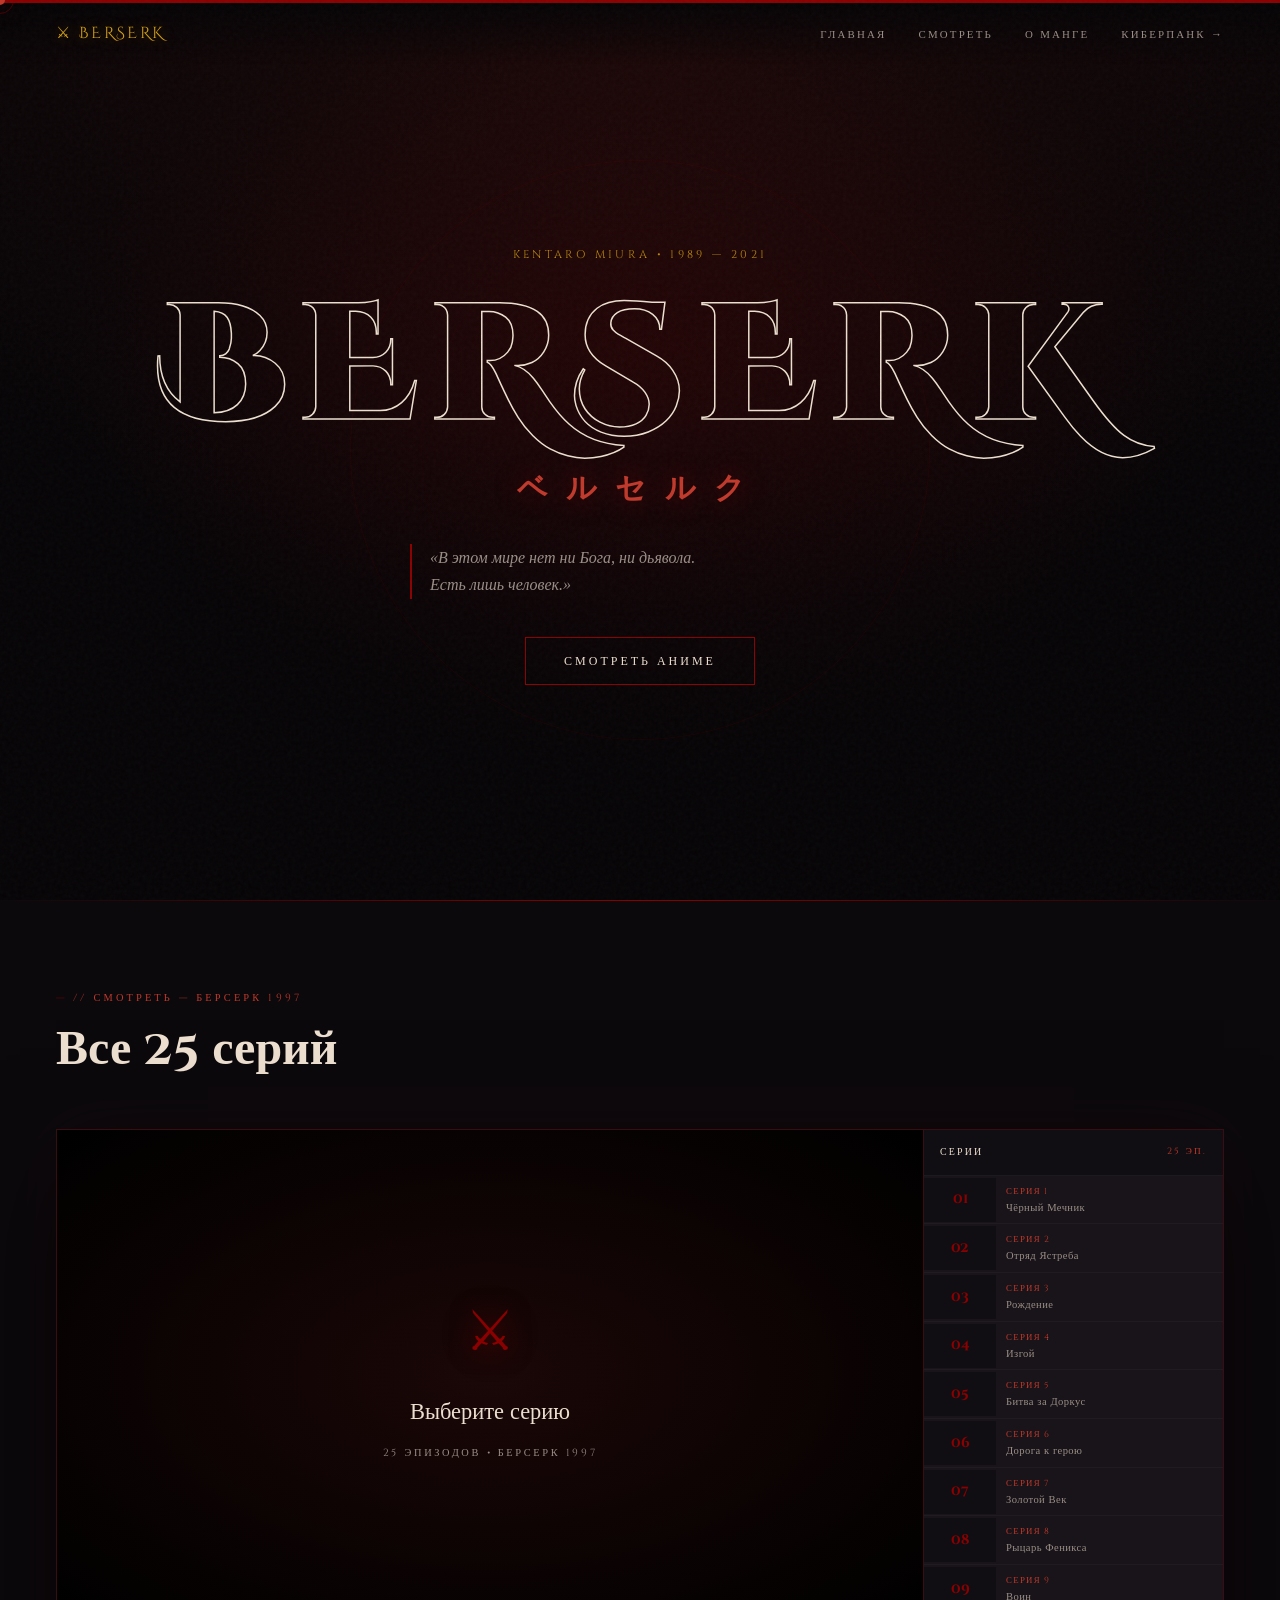
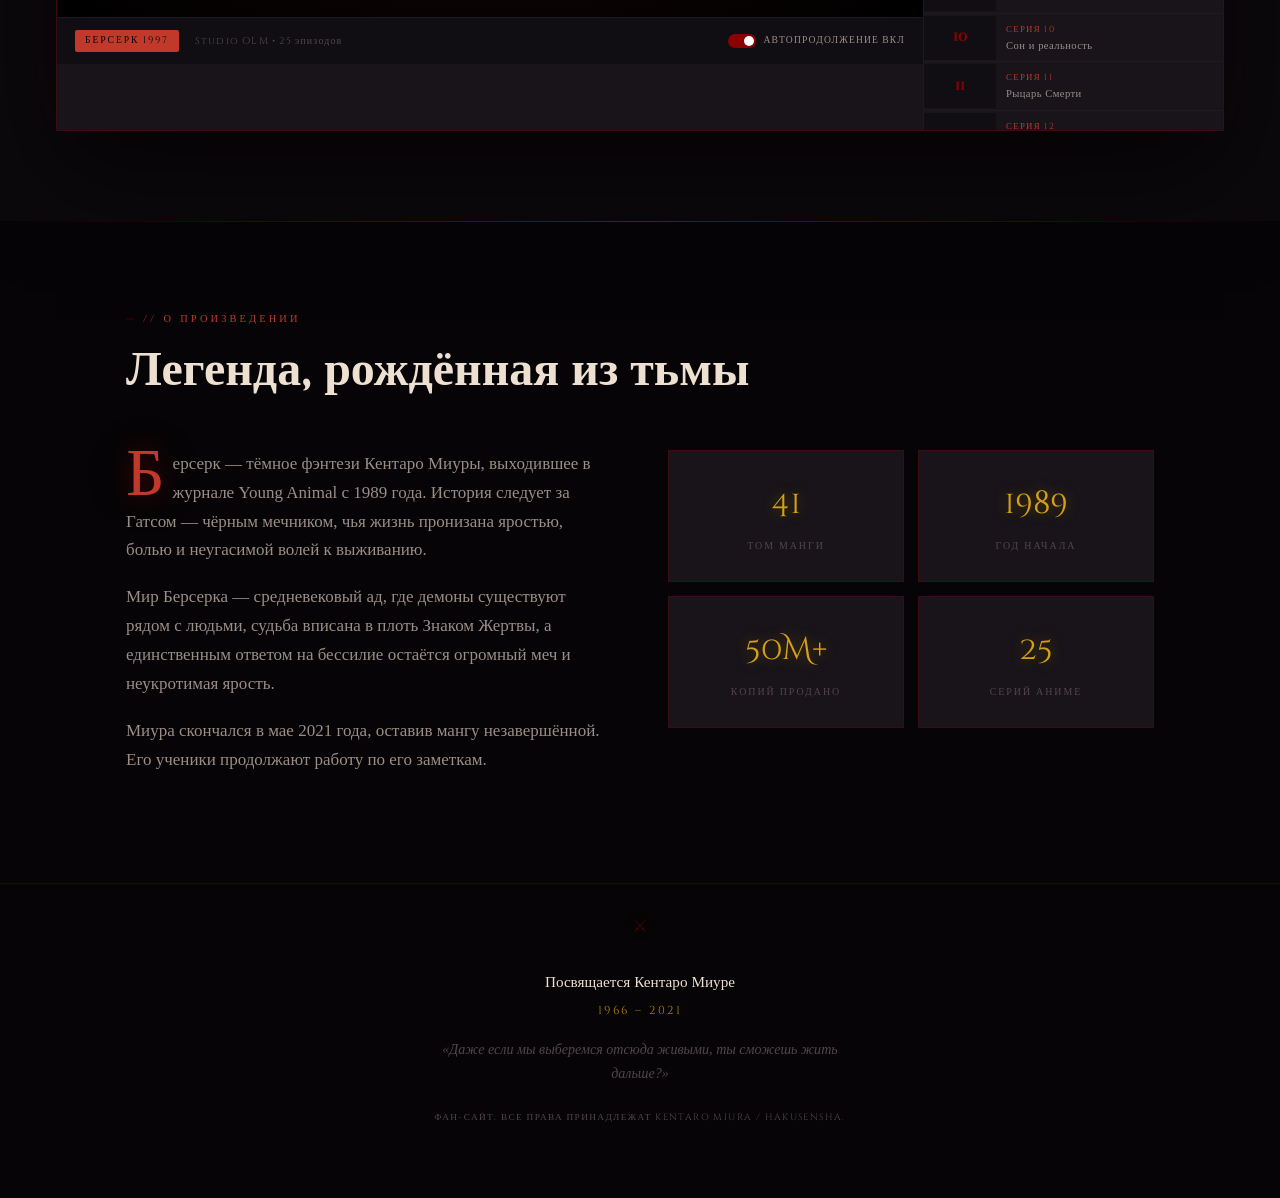
==== commit 3c65ac3c: "Rename brsk.html to index.html" ====
--- a/index.html
+++ b/index.html
@@ -18,6 +18,7 @@
  
   <!-- NAV -->
   <nav class="nav">
+    <div class="nav-brand">⚔ BERSERK</div>
     <ul class="nav-links">
       <li><a href="#hero">Главная</a></li>
       <li><a href="#watch">Смотреть</a></li>
@@ -46,16 +47,16 @@
   <!-- WATCH -->
   <section class="section section-dark" id="watch">
     <div class="section-inner wide">
-      <div class="section-label">// Watch berserk 1997</div>
-      <h2 class="section-title">Berserk 1997</h2>
+      <div class="section-label">// СМОТРЕТЬ — БЕРСЕРК 1997</div>
+      <h2 class="section-title">Все 25 серий</h2>
       <div class="cinema-wrap">
         <div class="cinema-player">
           <div class="video-shell" id="videoShell">
             <video id="mainPlayer" preload="metadata" playsinline webkit-playsinline></video>
             <div class="video-idle" id="videoIdle">
               <div class="idle-rune">⚔</div>
-              <p class="idle-text">Choose episode</p>
-              <p class="idle-sub">25 episodes • Berserk 1997</p>
+              <p class="idle-text">Выберите серию</p>
+              <p class="idle-sub">25 эпизодов • Берсерк 1997</p>
             </div>
             <div class="v-controls" id="vControls">
               <div class="v-progress-wrap" id="progressWrap">
@@ -86,16 +87,16 @@
             </div>
           </div>
           <div class="cinema-meta">
-            <div class="meta-badge">Berserk 1997</div>
-            <div class="meta-studio">Studio OLM • 25 episodes</div>
+            <div class="meta-badge">Берсерк 1997</div>
+            <div class="meta-studio">Studio OLM • 25 эпизодов</div>
             <div class="meta-autoplay" id="autoplayToggle">
               <span class="ap-dot" id="apDot"></span>
-              <span id="apLabel">Autocontinuing вкл</span>
+              <span id="apLabel">Автопродолжение вкл</span>
             </div>
           </div>
         </div>
         <div class="ep-sidebar">
-          <div class="ep-sidebar-head"><span>Episodes</span><span class="ep-count">25 Ep.</span></div>
+          <div class="ep-sidebar-head"><span>Серии</span><span class="ep-count">25 эп.</span></div>
           <div class="ep-list" id="epList"></div>
         </div>
       </div>
@@ -105,7 +106,7 @@
   <!-- ABOUT -->
   <section class="section" id="about">
     <div class="section-inner">
-      <div class="section-label">// About</div>
+      <div class="section-label">// О ПРОИЗВЕДЕНИИ</div>
       <h2 class="section-title">Легенда, рождённая из тьмы</h2>
       <div class="about-grid">
         <div class="about-text">
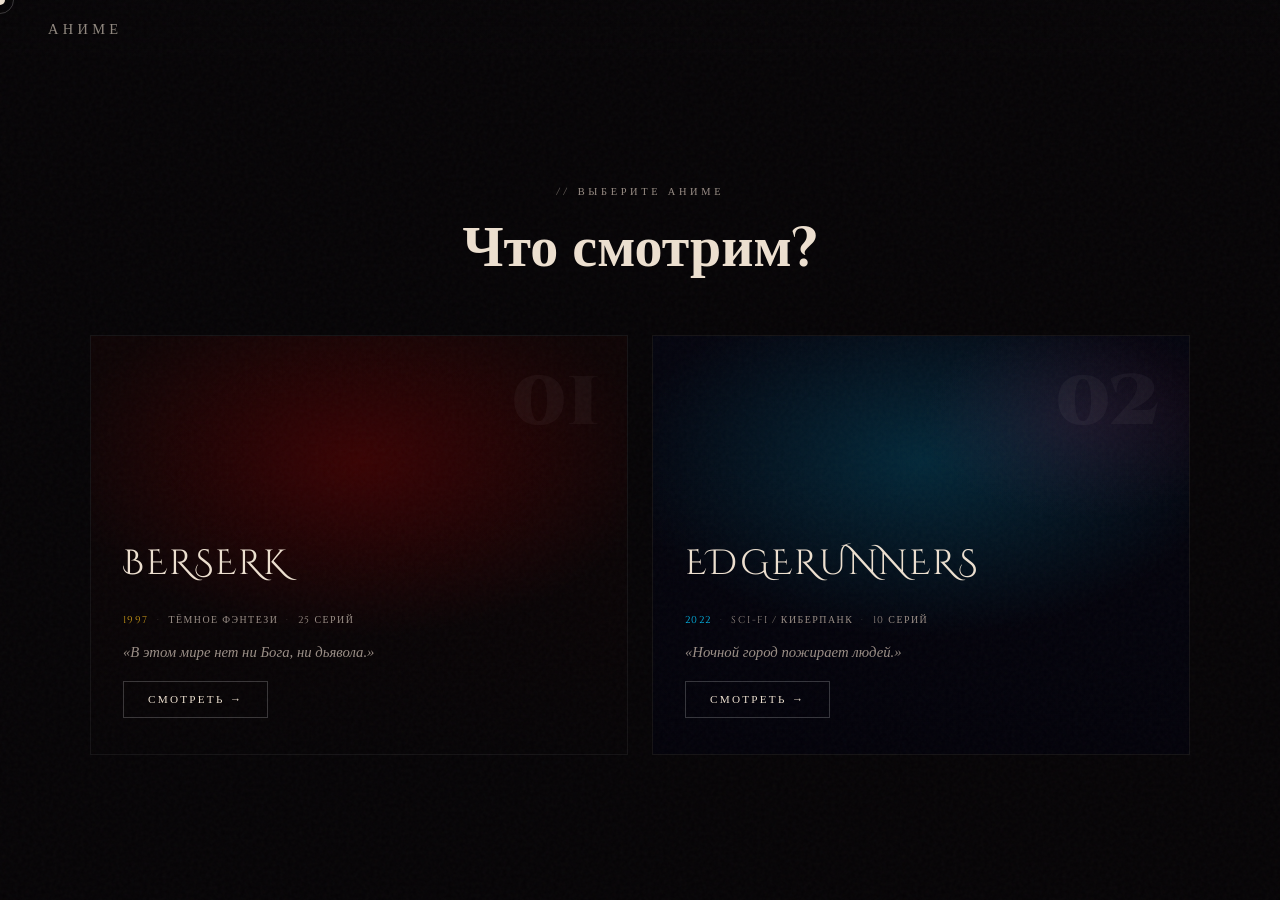
==== commit 922911e0: "Add files via upload" ====
--- a/index.html
+++ b/index.html
@@ -3,134 +3,89 @@
 <head>
   <meta charset="UTF-8" />
   <meta name="viewport" content="width=device-width, initial-scale=1.0" />
-  <title>BERSERK 1997 — Смотреть онлайн</title>
+  <title>Аниме — Смотреть онлайн</title>
   <link rel="preconnect" href="https://fonts.googleapis.com" />
   <link rel="preconnect" href="https://fonts.gstatic.com" crossorigin />
   <link href="https://fonts.googleapis.com/css2?family=Cinzel+Decorative:wght@700;900&family=Cinzel:wght@400;600;700&family=IM+Fell+English:ital@0;1&display=swap" rel="stylesheet" />
-  <link rel="stylesheet" href="css/brsk.css" />
+  <link rel="stylesheet" href="css/home.css" />
 </head>
 <body>
  
   <div class="cursor"></div>
   <div class="cursor-trail"></div>
   <div class="noise"></div>
-  <div class="blood-bar"><span></span><span></span><span></span><span></span><span></span><span></span><span></span><span></span><span></span><span></span></div>
  
-  <!-- NAV -->
   <nav class="nav">
-    <div class="nav-brand">⚔ BERSERK</div>
-    <ul class="nav-links">
-      <li><a href="#hero">Главная</a></li>
-      <li><a href="#watch">Смотреть</a></li>
-      <li><a href="#about">О манге</a></li>
-      <li><a href="cb.html" class="nav-switch">Киберпанк →</a></li>
-    </ul>
+    <div class="nav-brand">АНИМЕ</div>
   </nav>
  
-  <!-- HERO -->
-  <section class="hero" id="hero">
-    <div class="hero-bg"></div>
-    <div class="rune-circle"></div>
-    <div class="hero-content">
-      <p class="hero-eyebrow">Kentaro Miura • 1989 — 2021</p>
-      <h1 class="hero-title">
-        <span class="title-line">BERSERK</span>
-        <span class="title-sub">ベルセルク</span>
-      </h1>
-      <p class="hero-quote">
-        «В этом мире нет ни Бога, ни дьявола.<br>Есть лишь человек.»
-      </p>
-      <a href="#watch" class="hero-btn">Смотреть аниме</a>
+  <main class="catalog">
+ 
+    <div class="catalog-header">
+      <p class="catalog-label">// ВЫБЕРИТЕ АНИМЕ</p>
+      <h1 class="catalog-title">Что смотрим?</h1>
     </div>
-  </section>
  
-  <!-- WATCH -->
-  <section class="section section-dark" id="watch">
-    <div class="section-inner wide">
-      <div class="section-label">// СМОТРЕТЬ — БЕРСЕРК 1997</div>
-      <h2 class="section-title">Все 25 серий</h2>
-      <div class="cinema-wrap">
-        <div class="cinema-player">
-          <div class="video-shell" id="videoShell">
-            <video id="mainPlayer" preload="metadata" playsinline webkit-playsinline></video>
-            <div class="video-idle" id="videoIdle">
-              <div class="idle-rune">⚔</div>
-              <p class="idle-text">Выберите серию</p>
-              <p class="idle-sub">25 эпизодов • Берсерк 1997</p>
-            </div>
-            <div class="v-controls" id="vControls">
-              <div class="v-progress-wrap" id="progressWrap">
-                <div class="v-progress-bg">
-                  <div class="v-progress-buffer" id="bufferBar"></div>
-                  <div class="v-progress-fill" id="progressFill"></div>
-                  <div class="v-progress-thumb" id="progressThumb"></div>
-                </div>
-              </div>
-              <div class="v-bottom">
-                <div class="v-left">
-                  <button class="v-btn" id="btnPlay"><svg viewBox="0 0 24 24"><path d="M8 5v14l11-7z"/></svg></button>
-                  <button class="v-btn" id="btnPrev"><svg viewBox="0 0 24 24"><path d="M6 6h2v12H6zm3.5 6 8.5 6V6z"/></svg></button>
-                  <button class="v-btn" id="btnNext"><svg viewBox="0 0 24 24"><path d="M6 18l8.5-6L6 6v12zm2.5-6 8.5 6V6z"/></svg></button>
-                  <div class="v-volume-wrap">
-                    <button class="v-btn" id="btnMute"><svg viewBox="0 0 24 24"><path d="M3 9v6h4l5 5V4L7 9H3zm13.5 3A4.5 4.5 0 0 0 14 7.97v8.05c1.48-.73 2.5-2.25 2.5-4.02z"/></svg></button>
-                    <div class="v-volume-slider-wrap">
-                      <input type="range" class="v-volume-slider" id="volumeSlider" min="0" max="1" step="0.01" value="1" />
-                    </div>
-                  </div>
-                  <span class="v-time" id="vTime">0:00 / 0:00</span>
-                </div>
-                <div class="v-right">
-                  <span class="v-ep-label" id="vEpLabel">—</span>
-                  <button class="v-btn" id="btnFullscreen"><svg viewBox="0 0 24 24"><path d="M7 14H5v5h5v-2H7v-3zm-2-4h2V7h3V5H5v5zm12 7h-3v2h5v-5h-2v3zM14 5v2h3v3h2V5h-5z"/></svg></button>
-                </div>
-              </div>
-            </div>
+    <div class="cards">
+ 
+      <!-- БЕРСЕРК -->
+      <a href="brsk.html" class="card card--berserk">
+        <div class="card-bg card-bg--berserk"></div>
+        <div class="card-glow card-glow--berserk"></div>
+        <div class="card-inner">
+          <div class="card-logo">
+            <img
+              src="https://www.pngmart.com/files/22/Berserk-Logo-PNG-File.png"
+              alt="Berserk"
+              class="card-logo-img"
+              onerror="this.style.display='none';this.nextElementSibling.style.display='block'"
+            />
+            <span class="card-logo-fallback">BERSERK</span>
           </div>
-          <div class="cinema-meta">
-            <div class="meta-badge">Берсерк 1997</div>
-            <div class="meta-studio">Studio OLM • 25 эпизодов</div>
-            <div class="meta-autoplay" id="autoplayToggle">
-              <span class="ap-dot" id="apDot"></span>
-              <span id="apLabel">Автопродолжение вкл</span>
-            </div>
+          <div class="card-meta">
+            <span class="card-year">1997</span>
+            <span class="card-dot">·</span>
+            <span class="card-genre">Тёмное фэнтези</span>
+            <span class="card-dot">·</span>
+            <span class="card-eps">25 серий</span>
           </div>
+          <p class="card-quote">«В этом мире нет ни Бога, ни дьявола.»</p>
+          <div class="card-btn">Смотреть →</div>
         </div>
-        <div class="ep-sidebar">
-          <div class="ep-sidebar-head"><span>Серии</span><span class="ep-count">25 эп.</span></div>
-          <div class="ep-list" id="epList"></div>
+        <div class="card-number">01</div>
+      </a>
+ 
+      <!-- КИБЕРПАНК -->
+      <a href="cb.html" class="card card--cyberpunk">
+        <div class="card-bg card-bg--cyberpunk"></div>
+        <div class="card-glow card-glow--cyberpunk"></div>
+        <div class="card-inner">
+          <div class="card-logo">
+            <img
+              src="https://upload.wikimedia.org/wikipedia/commons/thumb/7/77/Cyberpunk_Edgerunners_logo.png/800px-Cyberpunk_Edgerunners_logo.png"
+              alt="Cyberpunk Edgerunners"
+              class="card-logo-img card-logo-img--cp"
+              onerror="this.style.display='none';this.nextElementSibling.style.display='block'"
+            />
+            <span class="card-logo-fallback">EDGERUNNERS</span>
+          </div>
+          <div class="card-meta">
+            <span class="card-year">2022</span>
+            <span class="card-dot">·</span>
+            <span class="card-genre">Sci-Fi / Киберпанк</span>
+            <span class="card-dot">·</span>
+            <span class="card-eps">10 серий</span>
+          </div>
+          <p class="card-quote">«Ночной город пожирает людей.»</p>
+          <div class="card-btn">Смотреть →</div>
         </div>
-      </div>
+        <div class="card-number">02</div>
+      </a>
+ 
     </div>
-  </section>
  
-  <!-- ABOUT -->
-  <section class="section" id="about">
-    <div class="section-inner">
-      <div class="section-label">// О ПРОИЗВЕДЕНИИ</div>
-      <h2 class="section-title">Легенда, рождённая из тьмы</h2>
-      <div class="about-grid">
-        <div class="about-text">
-          <p><span class="drop-cap">Б</span>ерсерк — тёмное фэнтези Кентаро Миуры, выходившее в журнале Young Animal с 1989 года. История следует за Гатсом — чёрным мечником, чья жизнь пронизана яростью, болью и неугасимой волей к выживанию.</p>
-          <p>Мир Берсерка — средневековый ад, где демоны существуют рядом с людьми, судьба вписана в плоть Знаком Жертвы, а единственным ответом на бессилие остаётся огромный меч и неукротимая ярость.</p>
-          <p>Миура скончался в мае 2021 года, оставив мангу незавершённой. Его ученики продолжают работу по его заметкам.</p>
-        </div>
-        <div class="about-stats">
-          <div class="stat-card"><span class="stat-num">41</span><span class="stat-label">том манги</span></div>
-          <div class="stat-card"><span class="stat-num">1989</span><span class="stat-label">год начала</span></div>
-          <div class="stat-card"><span class="stat-num">50M+</span><span class="stat-label">копий продано</span></div>
-          <div class="stat-card"><span class="stat-num">25</span><span class="stat-label">серий аниме</span></div>
-        </div>
-      </div>
-    </div>
-  </section>
+  </main>
  
-  <footer class="footer">
-    <p class="footer-text">Посвящается Кентаро Миуре<br><span>1966 – 2021</span></p>
-    <p class="footer-quote">«Даже если мы выберемся отсюда живыми, ты сможешь жить дальше?»</p>
-    <p class="footer-copy">Фан-сайт. Все права принадлежат Kentaro Miura / Hakusensha.</p>
-  </footer>
- 
-  <script src="js/player.js"></script>
-  <script src="js/brsk.js"></script>
+  <script src="js/home.js"></script>
 </body>
-</html>
+</html>
--- a/css/home.css
+++ b/css/home.css
@@ -0,0 +1,217 @@
+/* =============================================
+   ГЛАВНАЯ — КАТАЛОГ АНИМЕ — home.css
+   ============================================= */
+ 
+:root {
+  --black:   #060406;
+  --blood:   #8b0000;
+  --cyan:    #00c8ff;
+  --gold:    #d4a017;
+  --light:   #ede0d0;
+  --ash:     #9a8e86;
+  --dim:     #3a3040;
+ 
+  --font-display: 'Cinzel Decorative', serif;
+  --font-ui:      'Cinzel', serif;
+  --font-body:    'IM Fell English', serif;
+}
+ 
+*, *::before, *::after { box-sizing: border-box; margin: 0; padding: 0; }
+html, body { height: 100%; }
+body {
+  background: var(--black); color: var(--light);
+  font-family: var(--font-body);
+  overflow-x: hidden; cursor: none;
+  min-height: 100vh;
+}
+a { color: inherit; text-decoration: none; }
+ 
+/* NOISE */
+.noise {
+  position: fixed; inset: 0; z-index: 9999; pointer-events: none; opacity: 0.035;
+  background-image: url("data:image/svg+xml,%3Csvg viewBox='0 0 256 256' xmlns='http://www.w3.org/2000/svg'%3E%3Cfilter id='n'%3E%3CfeTurbulence type='fractalNoise' baseFrequency='0.9' numOctaves='4' stitchTiles='stitch'/%3E%3C/filter%3E%3Crect width='100%25' height='100%25' filter='url(%23n)'/%3E%3C/svg%3E");
+}
+ 
+/* CURSOR */
+.cursor {
+  width: 10px; height: 10px; background: var(--light);
+  border-radius: 50%; position: fixed; pointer-events: none; z-index: 10000;
+  transform: translate(-50%,-50%); transition: transform 0.1s, background 0.3s;
+}
+.cursor-trail {
+  width: 28px; height: 28px; border: 1px solid rgba(255,255,255,0.2);
+  border-radius: 50%; position: fixed; pointer-events: none; z-index: 9999;
+  transform: translate(-50%,-50%); transition: left 0.11s, top 0.11s;
+}
+ 
+/* NAV */
+.nav {
+  position: fixed; top: 0; left: 0; right: 0; z-index: 100;
+  padding: 20px 48px;
+  background: linear-gradient(to bottom, rgba(6,4,6,0.9), transparent);
+}
+.nav-brand {
+  font-family: var(--font-display); font-size: 0.9rem;
+  color: var(--light); letter-spacing: 0.3em; opacity: 0.6;
+}
+ 
+/* CATALOG */
+.catalog {
+  min-height: 100vh;
+  display: flex; flex-direction: column;
+  align-items: center; justify-content: center;
+  padding: 100px 40px 60px;
+  gap: 48px;
+}
+ 
+.catalog-header { text-align: center; }
+.catalog-label {
+  font-family: var(--font-ui); font-size: 0.65rem;
+  letter-spacing: .35em; text-transform: uppercase;
+  color: var(--ash); margin-bottom: 12px;
+}
+.catalog-title {
+  font-family: var(--font-display); font-size: clamp(2rem, 5vw, 3.5rem);
+  color: var(--light); font-weight: 700;
+}
+ 
+/* CARDS GRID */
+.cards {
+  display: grid;
+  grid-template-columns: repeat(2, 1fr);
+  gap: 24px;
+  width: 100%; max-width: 1100px;
+}
+ 
+/* CARD */
+.card {
+  position: relative;
+  min-height: 420px;
+  display: flex; align-items: flex-end;
+  overflow: hidden;
+  border: 1px solid rgba(255,255,255,0.06);
+  transition: transform 0.4s, box-shadow 0.4s;
+  cursor: none;
+}
+.card:hover { transform: translateY(-8px); }
+ 
+/* Фон карточки */
+.card-bg {
+  position: absolute; inset: 0;
+  transition: transform 0.6s;
+}
+.card:hover .card-bg { transform: scale(1.04); }
+ 
+.card-bg--berserk {
+  background:
+    radial-gradient(ellipse 80% 60% at 50% 30%, rgba(139,0,0,0.35) 0%, transparent 70%),
+    linear-gradient(to bottom, rgba(20,4,4,0.6), rgba(6,4,6,0.98));
+}
+.card-bg--cyberpunk {
+  background:
+    radial-gradient(ellipse 80% 60% at 50% 30%, rgba(0,200,255,0.18) 0%, transparent 70%),
+    radial-gradient(ellipse 50% 40% at 80% 20%, rgba(255,45,120,0.1) 0%, transparent 60%),
+    linear-gradient(to bottom, rgba(3,5,20,0.6), rgba(3,2,10,0.98));
+}
+ 
+/* Неоновое свечение снизу карточки */
+.card-glow {
+  position: absolute; bottom: 0; left: 0; right: 0; height: 2px;
+  transform: scaleX(0); transition: transform 0.4s;
+}
+.card:hover .card-glow { transform: scaleX(1); }
+.card-glow--berserk { background: linear-gradient(to right, transparent, var(--blood), transparent); box-shadow: 0 0 20px rgba(139,0,0,0.8); }
+.card-glow--cyberpunk { background: linear-gradient(to right, transparent, var(--cyan), var(--cyan), transparent); box-shadow: 0 0 20px rgba(0,200,255,0.8); }
+ 
+/* Контент карточки */
+.card-inner {
+  position: relative; z-index: 2;
+  padding: 36px 32px;
+  width: 100%;
+  display: flex; flex-direction: column; gap: 14px;
+}
+ 
+/* Лого */
+.card-logo { min-height: 70px; display: flex; align-items: center; }
+.card-logo-img {
+  max-height: 70px; max-width: 280px;
+  object-fit: contain; filter: brightness(0) invert(1);
+  opacity: 0.9;
+}
+.card-logo-img--cp {
+  filter: brightness(0) invert(1);
+}
+.card-logo-fallback {
+  display: none;
+  font-family: var(--font-display); font-size: 2.2rem;
+  color: var(--light); letter-spacing: .05em;
+}
+ 
+/* Мета */
+.card-meta {
+  display: flex; align-items: center; gap: 8px;
+  font-family: var(--font-ui); font-size: 0.62rem;
+  letter-spacing: .15em; text-transform: uppercase;
+}
+.card-year { color: var(--gold); }
+.card-dot { color: var(--ash); opacity: 0.4; }
+.card-genre { color: var(--ash); }
+.card-eps { color: var(--ash); }
+ 
+.card--cyberpunk .card-year { color: var(--cyan); }
+ 
+/* Цитата */
+.card-quote {
+  font-style: italic; font-size: 0.92rem; color: var(--ash);
+  line-height: 1.5;
+}
+ 
+/* Кнопка */
+.card-btn {
+  display: inline-block; align-self: flex-start;
+  font-family: var(--font-ui); font-size: 0.7rem;
+  letter-spacing: .2em; text-transform: uppercase;
+  color: var(--light); border: 1px solid rgba(255,255,255,0.2);
+  padding: 10px 24px;
+  transition: border-color 0.3s, color 0.3s, box-shadow 0.3s;
+  margin-top: 4px;
+}
+.card--berserk:hover .card-btn {
+  border-color: var(--blood); color: var(--light);
+  box-shadow: 0 0 16px rgba(139,0,0,0.4);
+}
+.card--cyberpunk:hover .card-btn {
+  border-color: var(--cyan); color: var(--cyan);
+  box-shadow: 0 0 16px rgba(0,200,255,0.4);
+}
+ 
+/* Номер карточки */
+.card-number {
+  position: absolute; top: 24px; right: 28px;
+  font-family: var(--font-display); font-size: 5rem;
+  font-weight: 900; color: rgba(255,255,255,0.04);
+  line-height: 1; pointer-events: none; z-index: 1;
+  transition: color 0.4s;
+}
+.card--berserk:hover .card-number { color: rgba(139,0,0,0.08); }
+.card--cyberpunk:hover .card-number { color: rgba(0,200,255,0.06); }
+ 
+/* RESPONSIVE */
+@media (max-width: 800px) {
+  .cards { grid-template-columns: 1fr; max-width: 500px; }
+  .card { min-height: 340px; }
+  .catalog { padding: 80px 20px 40px; gap: 32px; }
+}
+@media (max-width: 500px) {
+  .card-inner { padding: 24px 20px; }
+  .card-logo-img { max-height: 54px; }
+  .card-logo-fallback { font-size: 1.8rem; }
+  .catalog-title { font-size: clamp(1.6rem, 8vw, 2.5rem); }
+}
+ 
+/* Touch devices */
+@media (hover: none) and (pointer: coarse) {
+  .cursor, .cursor-trail { display: none !important; }
+  body { cursor: auto; }
+  .card { cursor: pointer; }
+}
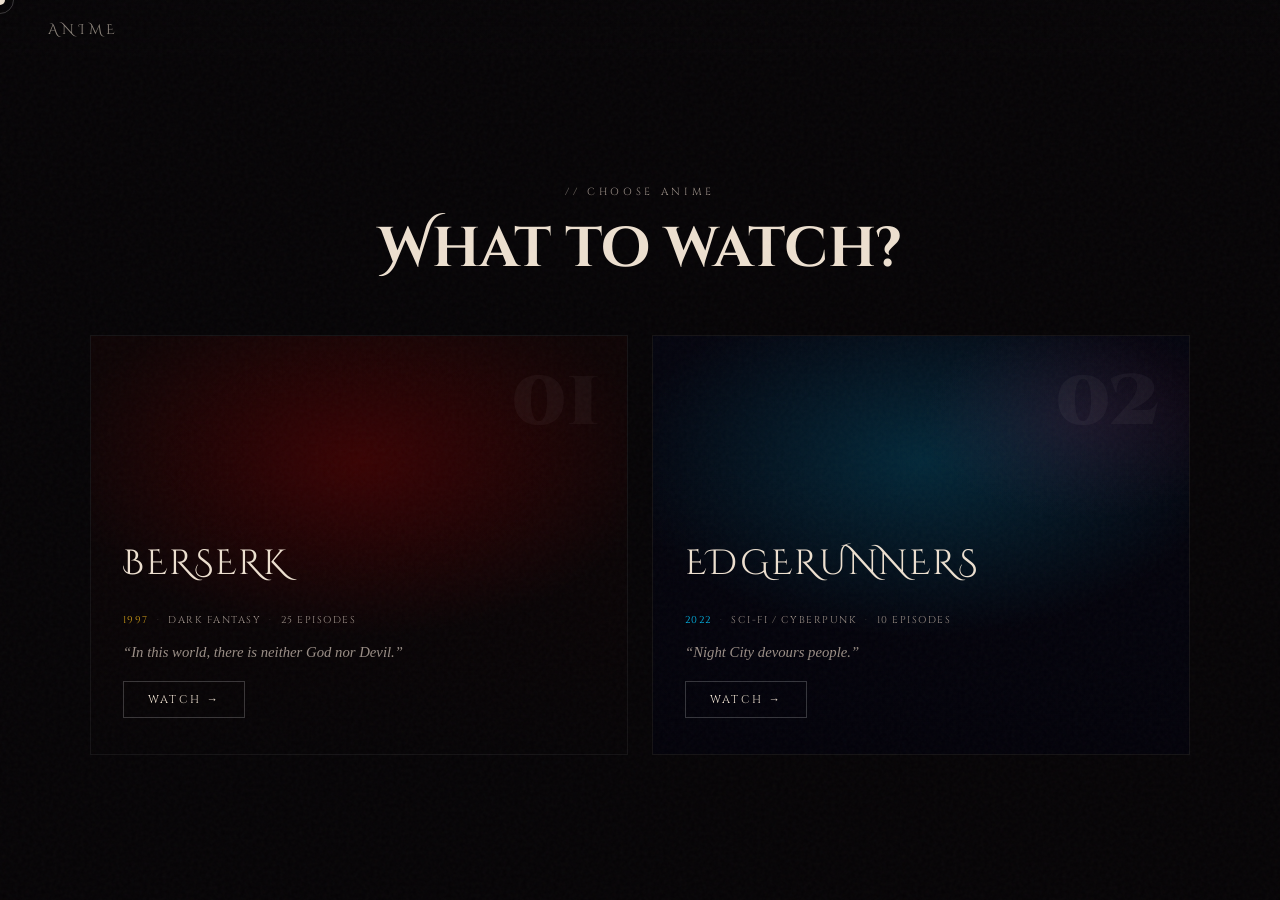
==== commit b9777196: "Update index.html" ====
--- a/index.html
+++ b/index.html
@@ -1,9 +1,9 @@
 <!DOCTYPE html>
-<html lang="ru">
+<html lang="en">
 <head>
   <meta charset="UTF-8" />
   <meta name="viewport" content="width=device-width, initial-scale=1.0" />
-  <title>Аниме — Смотреть онлайн</title>
+  <title>Anime — Watch Online</title>
   <link rel="preconnect" href="https://fonts.googleapis.com" />
   <link rel="preconnect" href="https://fonts.gstatic.com" crossorigin />
   <link href="https://fonts.googleapis.com/css2?family=Cinzel+Decorative:wght@700;900&family=Cinzel:wght@400;600;700&family=IM+Fell+English:ital@0;1&display=swap" rel="stylesheet" />
@@ -16,19 +16,18 @@
   <div class="noise"></div>
  
   <nav class="nav">
-    <div class="nav-brand">АНИМЕ</div>
+    <div class="nav-brand">ANIME</div>
   </nav>
  
   <main class="catalog">
  
     <div class="catalog-header">
-      <p class="catalog-label">// ВЫБЕРИТЕ АНИМЕ</p>
-      <h1 class="catalog-title">Что смотрим?</h1>
+      <p class="catalog-label">// CHOOSE ANIME</p>
+      <h1 class="catalog-title">What to watch?</h1>
     </div>
  
     <div class="cards">
  
-      <!-- БЕРСЕРК -->
       <a href="brsk.html" class="card card--berserk">
         <div class="card-bg card-bg--berserk"></div>
         <div class="card-glow card-glow--berserk"></div>
@@ -45,17 +44,16 @@
           <div class="card-meta">
             <span class="card-year">1997</span>
             <span class="card-dot">·</span>
-            <span class="card-genre">Тёмное фэнтези</span>
+            <span class="card-genre">Dark Fantasy</span>
             <span class="card-dot">·</span>
-            <span class="card-eps">25 серий</span>
+            <span class="card-eps">25 episodes</span>
           </div>
-          <p class="card-quote">«В этом мире нет ни Бога, ни дьявола.»</p>
-          <div class="card-btn">Смотреть →</div>
+          <p class="card-quote">“In this world, there is neither God nor Devil.”</p>
+          <div class="card-btn">Watch →</div>
         </div>
         <div class="card-number">01</div>
       </a>
  
-      <!-- КИБЕРПАНК -->
       <a href="cb.html" class="card card--cyberpunk">
         <div class="card-bg card-bg--cyberpunk"></div>
         <div class="card-glow card-glow--cyberpunk"></div>
@@ -72,12 +70,12 @@
           <div class="card-meta">
             <span class="card-year">2022</span>
             <span class="card-dot">·</span>
-            <span class="card-genre">Sci-Fi / Киберпанк</span>
+            <span class="card-genre">Sci-Fi / Cyberpunk</span>
             <span class="card-dot">·</span>
-            <span class="card-eps">10 серий</span>
+            <span class="card-eps">10 episodes</span>
           </div>
-          <p class="card-quote">«Ночной город пожирает людей.»</p>
-          <div class="card-btn">Смотреть →</div>
+          <p class="card-quote">“Night City devours people.”</p>
+          <div class="card-btn">Watch →</div>
         </div>
         <div class="card-number">02</div>
       </a>
@@ -88,4 +86,4 @@
  
   <script src="js/home.js"></script>
 </body>
-</html>+</html>
--- a/css/home.css
+++ b/css/home.css
@@ -214,4 +214,4 @@
   .cursor, .cursor-trail { display: none !important; }
   body { cursor: auto; }
   .card { cursor: pointer; }
-}+}
